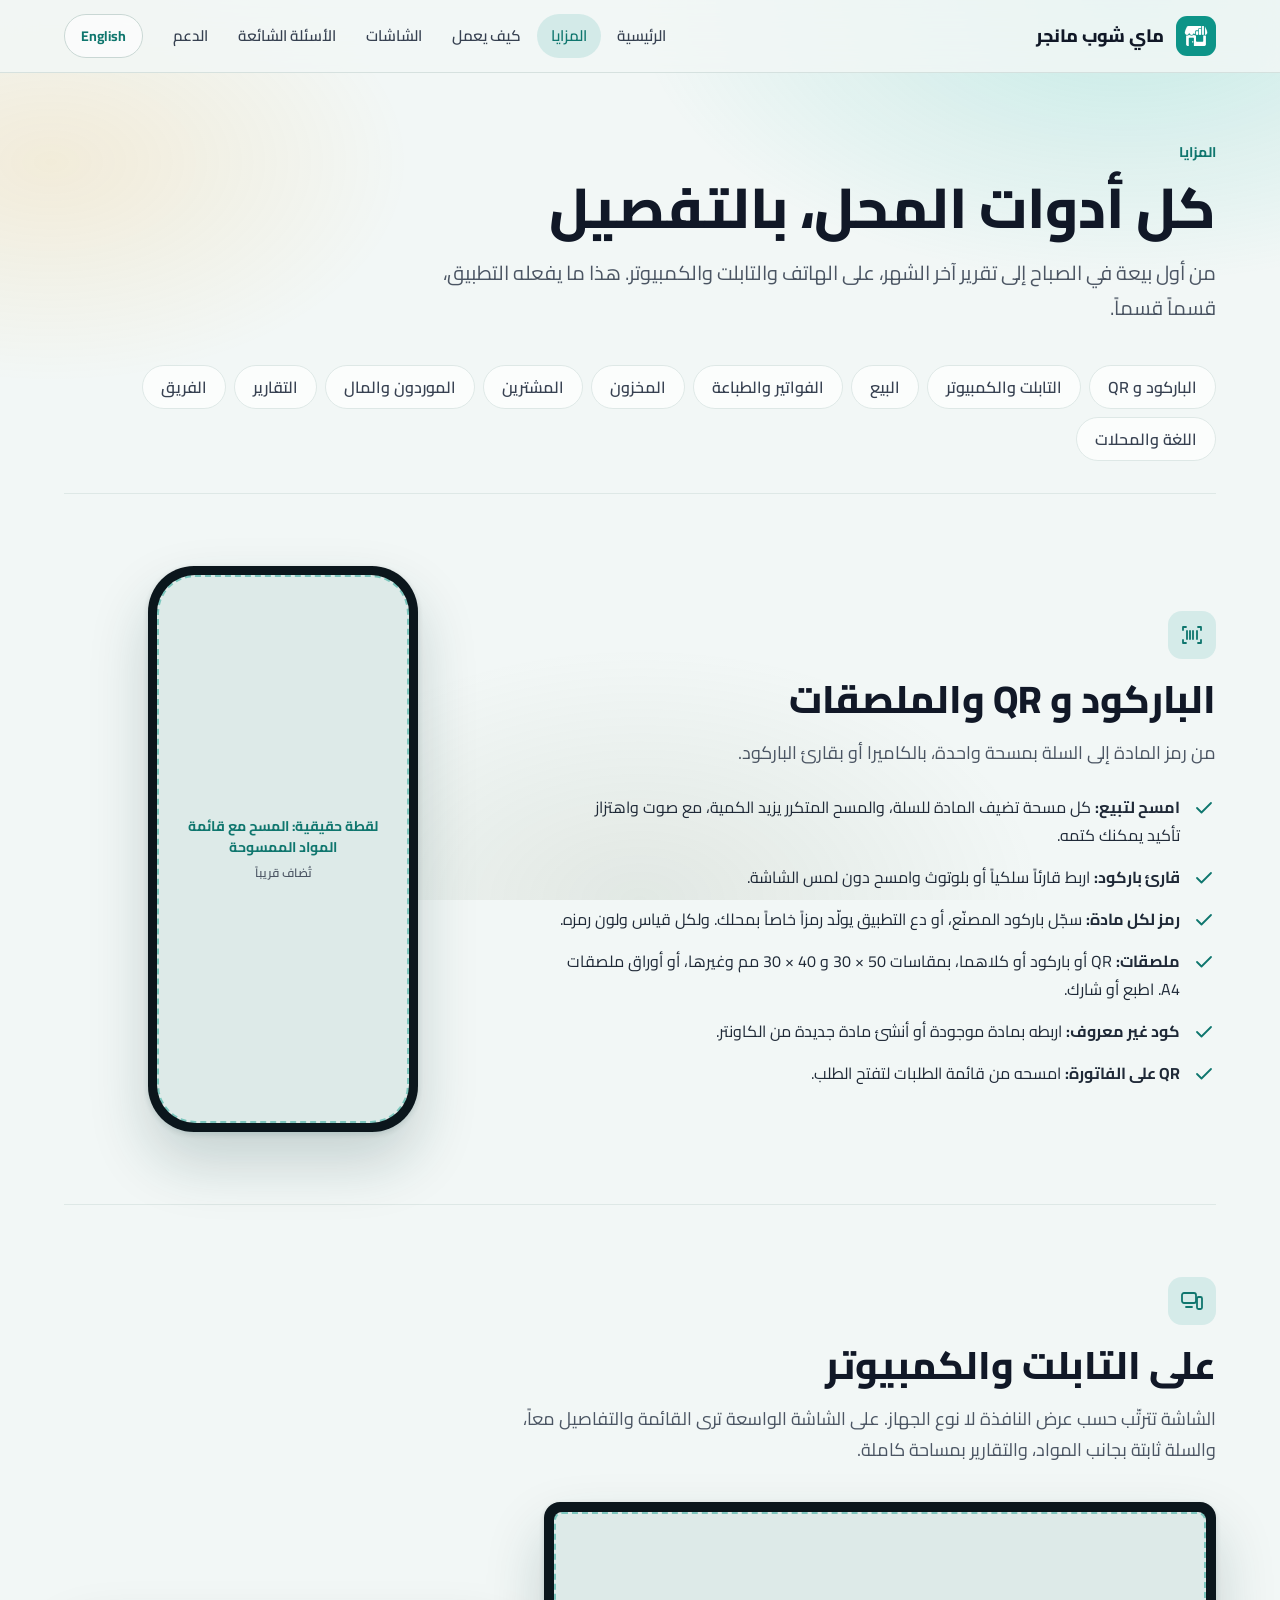
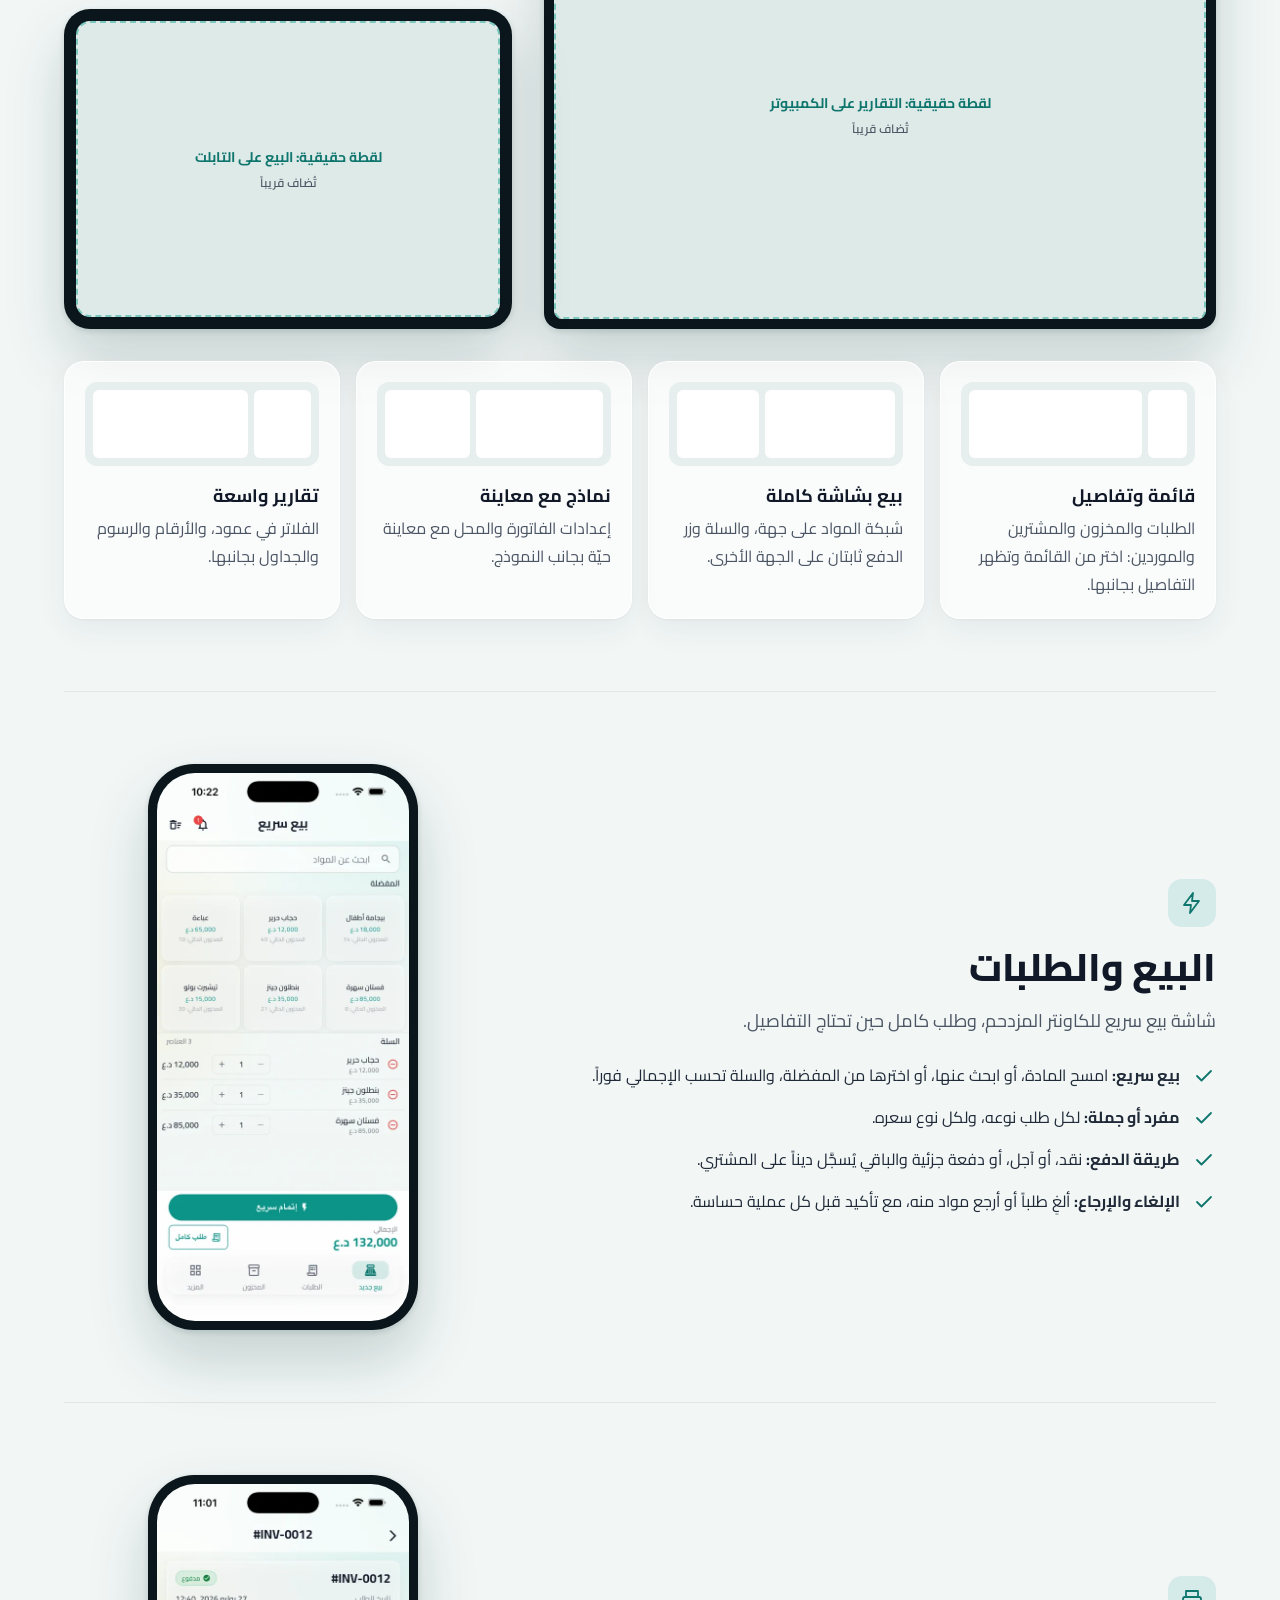
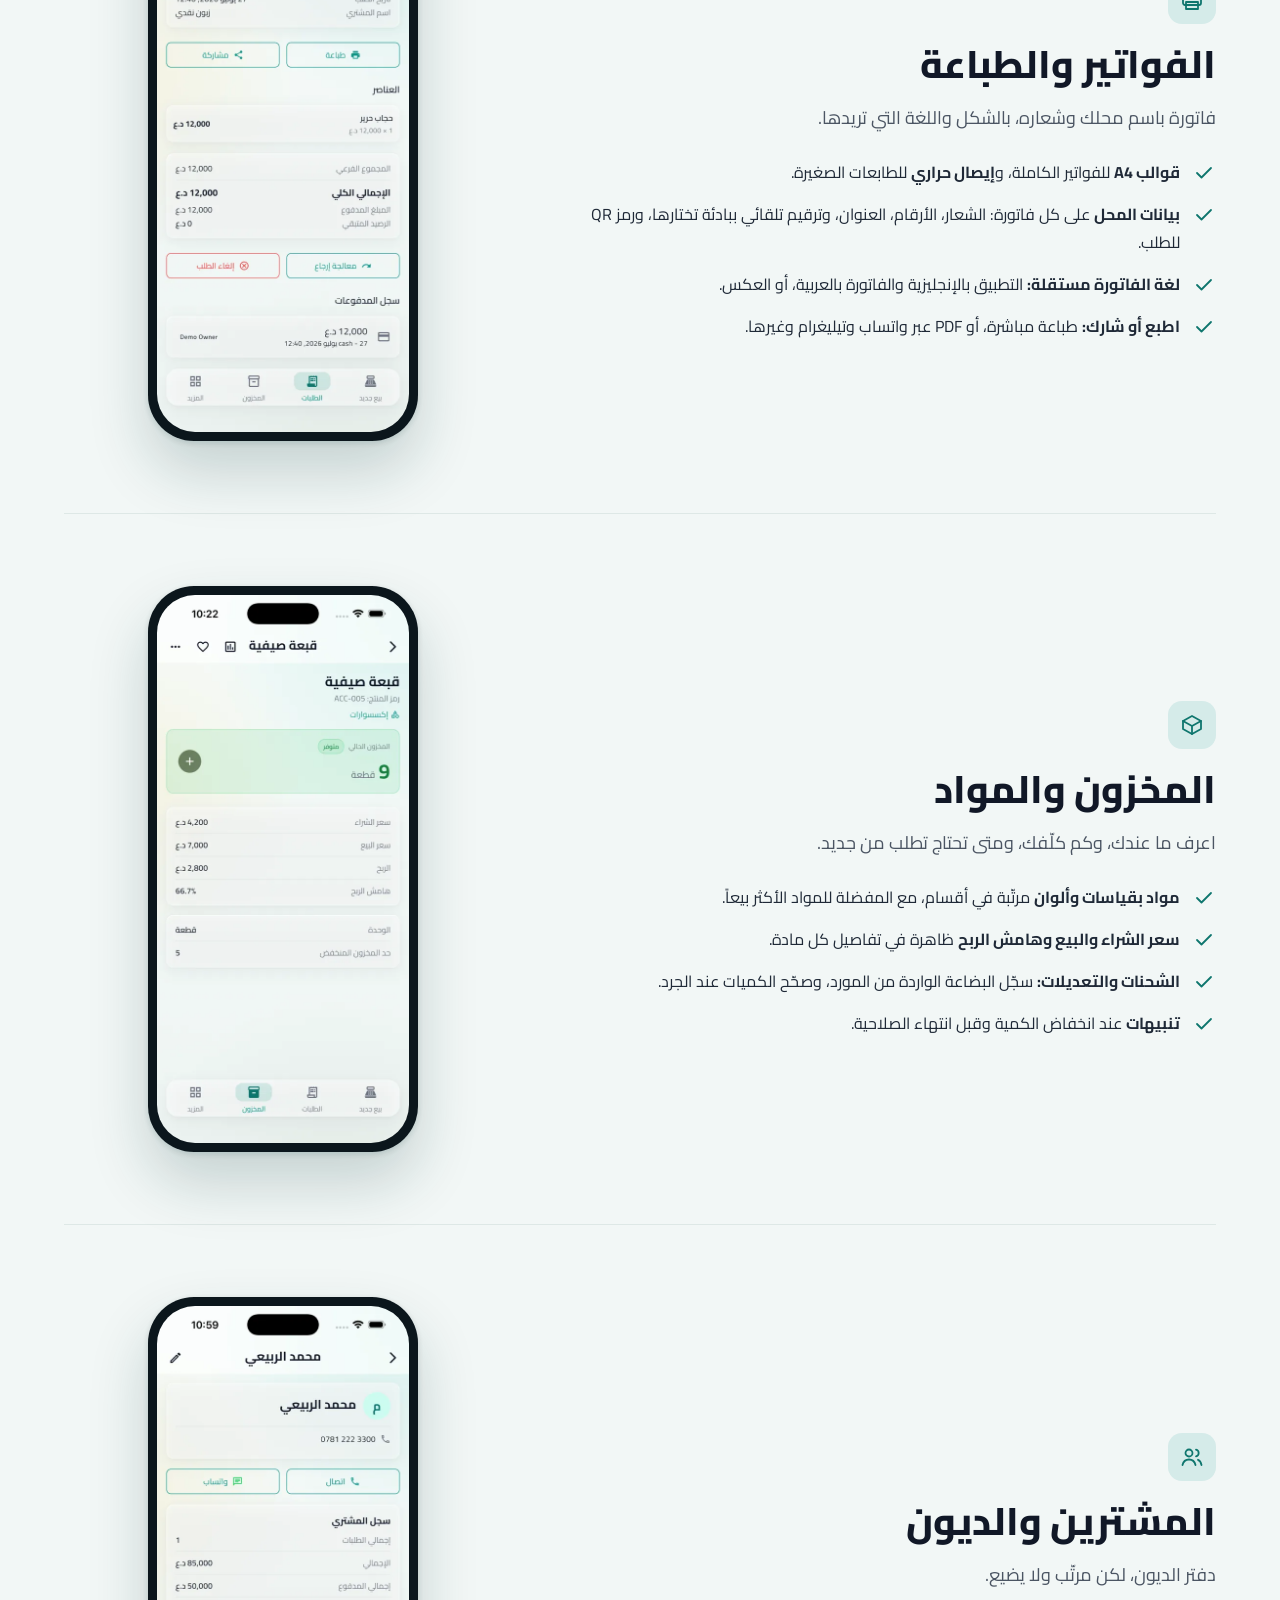
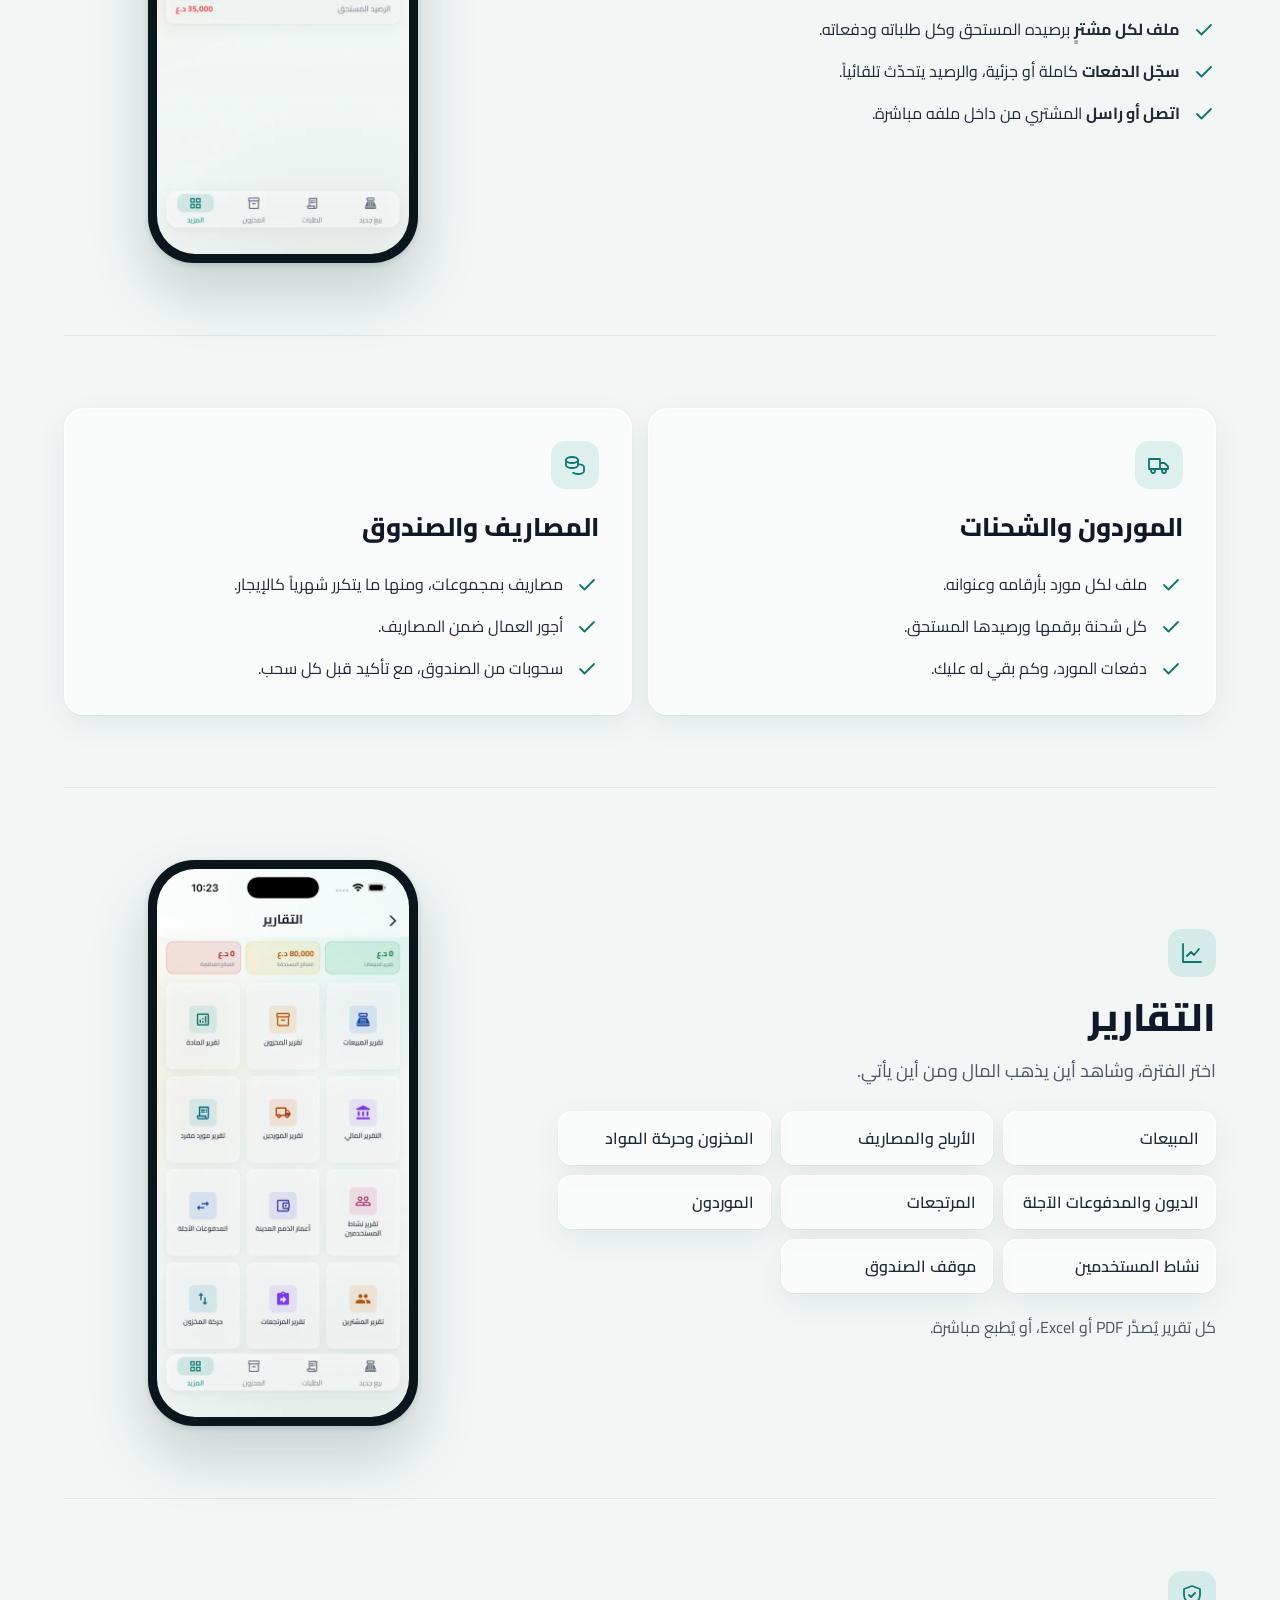
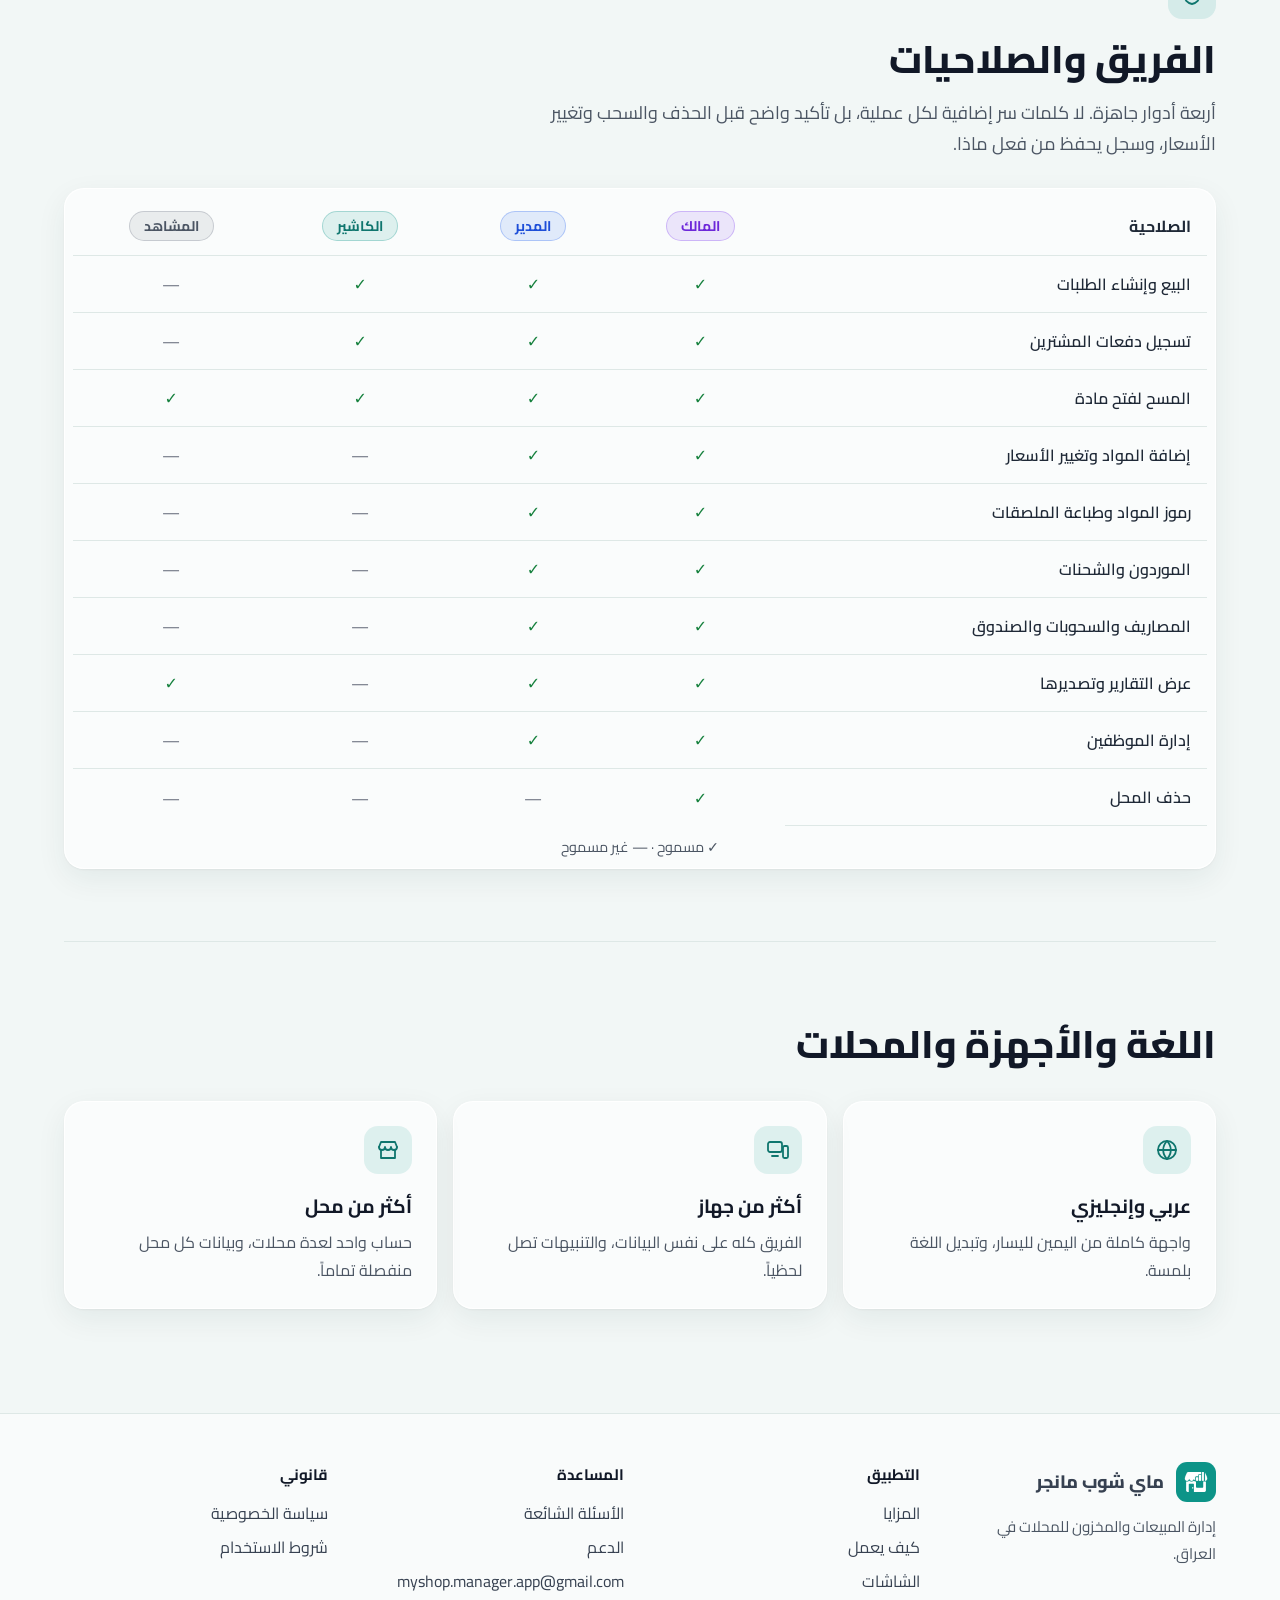
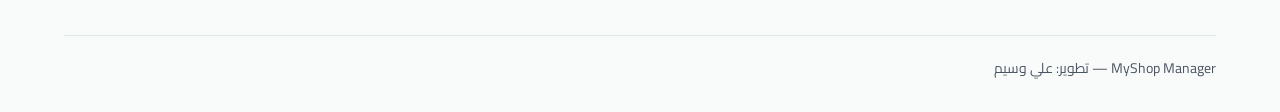
==== features.html @ 2584bf44 "Turn the site into six pages around barcode and big screens Home, Features, How it works, Screens, F" ====
<!DOCTYPE html>
<html lang="ar" dir="rtl" data-active-lang="ar">
<head>
  <meta charset="utf-8">
  <meta name="viewport" content="width=device-width, initial-scale=1">
  <title>المزايا | Features — MyShop Manager</title>
  <meta name="description" content="كل مزايا ماي شوب مانجر بالتفصيل: الباركود والملصقات، التابلت والكمبيوتر، البيع، الفواتير، المخزون، الديون، التقارير والصلاحيات.">
  <meta name="theme-color" content="#0f766e">
  <link rel="canonical" href="https://aliwaseem27.github.io/myshop-legal/features.html">
  <meta property="og:type" content="website">
  <meta property="og:site_name" content="MyShop Manager">
  <meta property="og:title" content="المزايا | Features — MyShop Manager">
  <meta property="og:description" content="كل مزايا ماي شوب مانجر بالتفصيل: الباركود والملصقات، التابلت والكمبيوتر، البيع، الفواتير، المخزون، الديون، التقارير والصلاحيات.">
  <meta property="og:url" content="https://aliwaseem27.github.io/myshop-legal/features.html">
  <meta property="og:image" content="https://aliwaseem27.github.io/myshop-legal/app_icon.png">
  <link rel="icon" type="image/png" href="app_icon.png">
  <link rel="preconnect" href="https://fonts.googleapis.com">
  <link rel="preconnect" href="https://fonts.gstatic.com" crossorigin>
  <link href="https://fonts.googleapis.com/css2?family=Cairo:wght@400;600;700;800&display=swap" rel="stylesheet">
  <link rel="stylesheet" href="styles.css">
  <script src="lang.js"></script>
  <!-- Marks JS as available before first paint: reveal, tabs and the FAQ
       filter scope their start states to .js, so no-JS visitors see all content. -->
  <script>document.documentElement.classList.add('js');</script>
</head>
<body>
  <a class="skip" href="#content"><span class="ar">انتقل إلى المحتوى</span><span class="en">Skip to content</span></a>

  <header class="hdr">
    <div class="wrap bar">
      <a class="brand" href="index.html"><img src="app_icon.png" alt="" width="40" height="40"><span class="ar">ماي شوب مانجر</span><span class="en">MyShop Manager</span></a>
      <nav class="nav" aria-label="Main">
        <a href="index.html"><span class="ar">الرئيسية</span><span class="en">Home</span></a>
        <a href="features.html" aria-current="page"><span class="ar">المزايا</span><span class="en">Features</span></a>
        <a href="how.html"><span class="ar">كيف يعمل</span><span class="en">How it works</span></a>
        <a href="screens.html"><span class="ar">الشاشات</span><span class="en">Screens</span></a>
        <a href="faq.html"><span class="ar">الأسئلة الشائعة</span><span class="en">FAQ</span></a>
        <a href="support.html"><span class="ar">الدعم</span><span class="en">Support</span></a>
      </nav>
      <button id="lang-toggle" type="button" lang="en">English</button>
    </div>
  </header>

  <!-- Icon sprite: defined once per page, referenced from both language blocks. -->
  <svg xmlns="http://www.w3.org/2000/svg" style="display:none" aria-hidden="true">
    <symbol id="i-scan" viewBox="0 0 24 24"><path d="M3 7V4h3M18 4h3v3M21 17v3h-3M6 20H3v-3M7 8v8M10 8v8M13 8v8M17 8v8"/></symbol>
    <symbol id="i-qr" viewBox="0 0 24 24"><rect x="3" y="3" width="7" height="7" rx="1"/><rect x="14" y="3" width="7" height="7" rx="1"/><rect x="3" y="14" width="7" height="7" rx="1"/><path d="M14 14h3v3h-3zM17 20h4v-3M20 14v.01"/></symbol>
    <symbol id="i-devices" viewBox="0 0 24 24"><rect x="2" y="4" width="14" height="10" rx="2"/><path d="M6 18h6"/><rect x="17" y="8" width="5" height="12" rx="1.5"/></symbol>
    <symbol id="i-bolt" viewBox="0 0 24 24"><path d="M13 2 4 14h7l-1 8 9-12h-7l1-8z"/></symbol>
    <symbol id="i-receipt" viewBox="0 0 24 24"><path d="M6 2h12v20l-3-2-3 2-3-2-3 2V2z"/><path d="M9 7h6M9 11h6M9 15h4"/></symbol>
    <symbol id="i-box" viewBox="0 0 24 24"><path d="M21 8 12 3 3 8v8l9 5 9-5V8z"/><path d="m3 8 9 5 9-5M12 13v8"/></symbol>
    <symbol id="i-users" viewBox="0 0 24 24"><circle cx="9" cy="8" r="3.5"/><path d="M2.5 20c.8-3.5 3.4-5.5 6.5-5.5s5.7 2 6.5 5.5"/><path d="M16 4.6a3.5 3.5 0 0 1 0 6.8M18 14.8c1.8.7 3 2.5 3.5 5.2"/></symbol>
    <symbol id="i-truck" viewBox="0 0 24 24"><path d="M2 6h11v10H2zM13 10h4.5L21 13.5V16h-8"/><circle cx="6" cy="18" r="2"/><circle cx="17" cy="18" r="2"/></symbol>
    <symbol id="i-coins" viewBox="0 0 24 24"><ellipse cx="9" cy="7" rx="6" ry="3"/><path d="M3 7v5c0 1.7 2.7 3 6 3s6-1.3 6-3V7"/><path d="M15 11.2c3.3.2 6 1.4 6 2.8v4c0 1.7-2.7 3-6 3-2 0-3.8-.5-4.9-1.3"/></symbol>
    <symbol id="i-chart" viewBox="0 0 24 24"><path d="M3 3v18h18"/><path d="M7 15l4-4 3 3 5-6"/></symbol>
    <symbol id="i-shield" viewBox="0 0 24 24"><path d="M12 3 4 6v6c0 4.5 3.4 8.3 8 9 4.6-.7 8-4.5 8-9V6l-8-3z"/><path d="m9 12 2 2 4-4"/></symbol>
    <symbol id="i-globe" viewBox="0 0 24 24"><circle cx="12" cy="12" r="9"/><path d="M3 12h18M12 3c2.5 2.6 3.8 5.6 3.8 9s-1.3 6.4-3.8 9c-2.5-2.6-3.8-5.6-3.8-9S9.5 5.6 12 3z"/></symbol>
    <symbol id="i-store" viewBox="0 0 24 24"><path d="M3 9 5 4h14l2 5"/><path d="M3 9a3 3 0 0 0 6 0 3 3 0 0 0 6 0 3 3 0 0 0 6 0"/><path d="M5 12v8h14v-8"/></symbol>
    <symbol id="i-printer" viewBox="0 0 24 24"><path d="M6 9V3h12v6"/><rect x="3" y="9" width="18" height="8" rx="2"/><path d="M6 14h12v7H6z"/></symbol>
    <symbol id="i-tag" viewBox="0 0 24 24"><path d="M3 12V3h9l9 9-9 9-9-9z"/><circle cx="7.5" cy="7.5" r="1.5"/></symbol>
    <symbol id="i-check" viewBox="0 0 24 24"><path d="m5 12 4.5 4.5L19 7"/></symbol>
    <symbol id="i-arrow" viewBox="0 0 24 24"><path d="M19 12H5m6-6-6 6 6 6"/></symbol>
    <symbol id="i-chev" viewBox="0 0 24 24"><path d="m6 9 6 6 6-6"/></symbol>
    <symbol id="i-download" viewBox="0 0 24 24"><path d="M12 3v12m-5-5 5 5 5-5M4 20h16"/></symbol>
    <symbol id="i-mail" viewBox="0 0 24 24"><rect x="3" y="5" width="18" height="14" rx="2"/><path d="m3 7 9 6 9-6"/></symbol>
    <symbol id="i-lock" viewBox="0 0 24 24"><rect x="4" y="10" width="16" height="11" rx="2"/><path d="M8 10V7a4 4 0 0 1 8 0v3"/></symbol>
    <symbol id="i-help" viewBox="0 0 24 24"><circle cx="12" cy="12" r="9"/><path d="M9.5 9.5a2.5 2.5 0 1 1 3.5 2.3c-.6.3-1 .9-1 1.6V14M12 17.5v.01"/></symbol>
    <symbol id="i-trash" viewBox="0 0 24 24"><path d="M4 7h16M10 11v6M14 11v6M6 7l1 13h10l1-13M9 7V4h6v3"/></symbol>
    <symbol id="i-eye" viewBox="0 0 24 24"><path d="M2 12s3.5-7 10-7 10 7 10 7-3.5 7-10 7S2 12 2 12z"/><circle cx="12" cy="12" r="3"/></symbol>
  </svg>

  <div id="content">
  <!-- ═══════════════════════ العربية ═══════════════════════ -->
  <main data-lang="ar">
    <div class="wrap">
      <header class="page-head">
        <span class="eyebrow">المزايا</span>
        <h1>كل أدوات المحل، بالتفصيل</h1>
        <p class="lead">من أول بيعة في الصباح إلى تقرير آخر الشهر، على الهاتف والتابلت والكمبيوتر. هذا ما يفعله التطبيق، قسماً قسماً.</p>
      </header>

      <nav class="jump" aria-label="أقسام الصفحة">
        <a href="#ar-scan">الباركود و QR</a><a href="#ar-devices">التابلت والكمبيوتر</a><a href="#ar-sale">البيع</a><a href="#ar-invoice">الفواتير والطباعة</a><a href="#ar-stock">المخزون</a><a href="#ar-buyers">المشترين</a><a href="#ar-more">الموردون والمال</a><a href="#ar-reports">التقارير</a><a href="#ar-team">الفريق</a><a href="#ar-lang">اللغة والمحلات</a>
      </nav>

      <section id="ar-scan" class="feat">
        <div class="reveal">
          <span class="tile"><svg class="ico" aria-hidden="true"><use href="#i-scan"/></svg></span>
          <h2 class="h2" style="margin-top: 16px">الباركود و QR والملصقات</h2>
          <p class="lead">من رمز المادة إلى السلة بمسحة واحدة، بالكاميرا أو بقارئ الباركود.</p>
          <ul class="checks">
            <li><svg class="ico" aria-hidden="true"><use href="#i-check"/></svg><span><strong>امسح لتبيع:</strong> كل مسحة تضيف المادة للسلة، والمسح المتكرر يزيد الكمية، مع صوت واهتزاز تأكيد يمكنك كتمه.</span></li>
            <li><svg class="ico" aria-hidden="true"><use href="#i-check"/></svg><span><strong>قارئ باركود:</strong> اربط قارئاً سلكياً أو بلوتوث وامسح دون لمس الشاشة.</span></li>
            <li><svg class="ico" aria-hidden="true"><use href="#i-check"/></svg><span><strong>رمز لكل مادة:</strong> سجّل باركود المصنّع، أو دع التطبيق يولّد رمزاً خاصاً بمحلك. ولكل قياس ولون رمزه.</span></li>
            <li><svg class="ico" aria-hidden="true"><use href="#i-check"/></svg><span><strong>ملصقات:</strong> QR أو باركود أو كلاهما، بمقاسات 50 × 30 و 40 × 30 مم وغيرها، أو أوراق ملصقات A4. اطبع أو شارك.</span></li>
            <li><svg class="ico" aria-hidden="true"><use href="#i-check"/></svg><span><strong>كود غير معروف:</strong> اربطه بمادة موجودة أو أنشئ مادة جديدة من الكاونتر.</span></li>
            <li><svg class="ico" aria-hidden="true"><use href="#i-check"/></svg><span><strong>QR على الفاتورة:</strong> امسحه من قائمة الطلبات لتفتح الطلب.</span></li>
          </ul>
        </div>
        <div class="shot reveal"><div class="phone"><div class="ph" role="img" aria-label="شاشة المسح مع قائمة المواد الممسوحة" data-shot="screens/10.webp">لقطة حقيقية: المسح مع قائمة المواد الممسوحة<small>تُضاف قريباً</small></div></div></div>
      </section>

      <section id="ar-devices" class="feat-block">
        <div class="reveal">
          <span class="tile"><svg class="ico" aria-hidden="true"><use href="#i-devices"/></svg></span>
          <h2 class="h2" style="margin-top: 16px">على التابلت والكمبيوتر</h2>
          <p class="lead" style="max-width: 720px">الشاشة تترتّب حسب عرض النافذة لا نوع الجهاز. على الشاشة الواسعة ترى القائمة والتفاصيل معاً، والسلة ثابتة بجانب المواد، والتقارير بمساحة كاملة.</p>
        </div>
        <div class="duo">
          <figure class="reveal"><div class="desktop"><div class="ph" role="img" aria-label="التقارير على الكمبيوتر: الفلاتر في عمود والنتائج بجانبها" data-shot="screens/desktop-reports.webp">لقطة حقيقية: التقارير على الكمبيوتر<small>تُضاف قريباً</small></div></div></figure>
          <figure class="reveal" style="--d:.1s"><div class="tablet"><div class="ph" role="img" aria-label="البيع السريع على التابلت: المواد والسلة" data-shot="screens/tablet-quick-sale.webp">لقطة حقيقية: البيع على التابلت<small>تُضاف قريباً</small></div></div></figure>
        </div>
        <ul class="grid-tiles layouts" data-stagger>
          <li class="glass reveal"><div class="mini" aria-hidden="true"><span style="flex: 0 0 18%"></span><span style="flex: 1"></span></div><h3>قائمة وتفاصيل</h3><p>الطلبات والمخزون والمشترين والموردين: اختر من القائمة وتظهر التفاصيل بجانبها.</p></li>
          <li class="glass reveal"><div class="mini" aria-hidden="true"><span style="flex: 1.6"></span><span style="flex: 1"></span></div><h3>بيع بشاشة كاملة</h3><p>شبكة المواد على جهة، والسلة وزر الدفع ثابتان على الجهة الأخرى.</p></li>
          <li class="glass reveal"><div class="mini" aria-hidden="true"><span style="flex: 1.5"></span><span style="flex: 1"></span></div><h3>نماذج مع معاينة</h3><p>إعدادات الفاتورة والمحل مع معاينة حيّة بجانب النموذج.</p></li>
          <li class="glass reveal"><div class="mini" aria-hidden="true"><span style="flex: 0 0 26%"></span><span style="flex: 1"></span></div><h3>تقارير واسعة</h3><p>الفلاتر في عمود، والأرقام والرسوم والجداول بجانبها.</p></li>
        </ul>
      </section>

      <section id="ar-sale" class="feat">
        <div class="reveal">
          <span class="tile"><svg class="ico" aria-hidden="true"><use href="#i-bolt"/></svg></span>
          <h2 class="h2" style="margin-top: 16px">البيع والطلبات</h2>
          <p class="lead">شاشة بيع سريع للكاونتر المزدحم، وطلب كامل حين تحتاج التفاصيل.</p>
          <ul class="checks">
            <li><svg class="ico" aria-hidden="true"><use href="#i-check"/></svg><span><strong>بيع سريع:</strong> امسح المادة، أو ابحث عنها، أو اخترها من المفضلة، والسلة تحسب الإجمالي فوراً.</span></li>
            <li><svg class="ico" aria-hidden="true"><use href="#i-check"/></svg><span><strong>مفرد أو جملة:</strong> لكل طلب نوعه، ولكل نوع سعره.</span></li>
            <li><svg class="ico" aria-hidden="true"><use href="#i-check"/></svg><span><strong>طريقة الدفع:</strong> نقد، أو آجل، أو دفعة جزئية والباقي يُسجَّل ديناً على المشتري.</span></li>
            <li><svg class="ico" aria-hidden="true"><use href="#i-check"/></svg><span><strong>الإلغاء والإرجاع:</strong> ألغِ طلباً أو أرجع مواد منه، مع تأكيد قبل كل عملية حساسة.</span></li>
          </ul>
        </div>
        <div class="shot reveal"><div class="phone"><img src="screens/01.webp" width="515" height="1120" loading="lazy" alt="شاشة البيع السريع"></div></div>
      </section>

      <section id="ar-invoice" class="feat">
        <div class="reveal">
          <span class="tile"><svg class="ico" aria-hidden="true"><use href="#i-printer"/></svg></span>
          <h2 class="h2" style="margin-top: 16px">الفواتير والطباعة</h2>
          <p class="lead">فاتورة باسم محلك وشعاره، بالشكل واللغة التي تريدها.</p>
          <ul class="checks">
            <li><svg class="ico" aria-hidden="true"><use href="#i-check"/></svg><span><strong>قوالب A4</strong> للفواتير الكاملة، و<strong>إيصال حراري</strong> للطابعات الصغيرة.</span></li>
            <li><svg class="ico" aria-hidden="true"><use href="#i-check"/></svg><span><strong>بيانات المحل</strong> على كل فاتورة: الشعار، الأرقام، العنوان، وترقيم تلقائي ببادئة تختارها، ورمز QR للطلب.</span></li>
            <li><svg class="ico" aria-hidden="true"><use href="#i-check"/></svg><span><strong>لغة الفاتورة مستقلة:</strong> التطبيق بالإنجليزية والفاتورة بالعربية، أو العكس.</span></li>
            <li><svg class="ico" aria-hidden="true"><use href="#i-check"/></svg><span><strong>اطبع أو شارك:</strong> طباعة مباشرة، أو PDF عبر واتساب وتيليغرام وغيرها.</span></li>
          </ul>
        </div>
        <div class="shot reveal"><div class="phone"><img src="screens/06.webp" width="515" height="1120" loading="lazy" alt="فاتورة جاهزة للطباعة أو المشاركة"></div></div>
      </section>

      <section id="ar-stock" class="feat">
        <div class="reveal">
          <span class="tile"><svg class="ico" aria-hidden="true"><use href="#i-box"/></svg></span>
          <h2 class="h2" style="margin-top: 16px">المخزون والمواد</h2>
          <p class="lead">اعرف ما عندك، وكم كلّفك، ومتى تحتاج تطلب من جديد.</p>
          <ul class="checks">
            <li><svg class="ico" aria-hidden="true"><use href="#i-check"/></svg><span><strong>مواد بقياسات وألوان</strong> مرتّبة في أقسام، مع المفضلة للمواد الأكثر بيعاً.</span></li>
            <li><svg class="ico" aria-hidden="true"><use href="#i-check"/></svg><span><strong>سعر الشراء والبيع وهامش الربح</strong> ظاهرة في تفاصيل كل مادة.</span></li>
            <li><svg class="ico" aria-hidden="true"><use href="#i-check"/></svg><span><strong>الشحنات والتعديلات:</strong> سجّل البضاعة الواردة من المورد، وصحّح الكميات عند الجرد.</span></li>
            <li><svg class="ico" aria-hidden="true"><use href="#i-check"/></svg><span><strong>تنبيهات</strong> عند انخفاض الكمية وقبل انتهاء الصلاحية.</span></li>
          </ul>
        </div>
        <div class="shot reveal"><div class="phone"><img src="screens/04.webp" width="515" height="1120" loading="lazy" alt="تفاصيل مادة مع سعر الشراء والبيع وهامش الربح"></div></div>
      </section>

      <section id="ar-buyers" class="feat">
        <div class="reveal">
          <span class="tile"><svg class="ico" aria-hidden="true"><use href="#i-users"/></svg></span>
          <h2 class="h2" style="margin-top: 16px">المشترين والديون</h2>
          <p class="lead">دفتر الديون، لكن مرتّب ولا يضيع.</p>
          <ul class="checks">
            <li><svg class="ico" aria-hidden="true"><use href="#i-check"/></svg><span><strong>ملف لكل مشترٍ</strong> برصيده المستحق وكل طلباته ودفعاته.</span></li>
            <li><svg class="ico" aria-hidden="true"><use href="#i-check"/></svg><span><strong>سجّل الدفعات</strong> كاملة أو جزئية، والرصيد يتحدّث تلقائياً.</span></li>
            <li><svg class="ico" aria-hidden="true"><use href="#i-check"/></svg><span><strong>اتصل أو راسل</strong> المشتري من داخل ملفه مباشرة.</span></li>
          </ul>
        </div>
        <div class="shot reveal"><div class="phone"><img src="screens/03.webp" width="515" height="1120" loading="lazy" alt="ملف مشترٍ يعرض الرصيد المستحق وسجل الدفعات"></div></div>
      </section>

      <section id="ar-more" class="feat-block">
        <div class="halves">
          <div class="glass card reveal">
            <span class="tile"><svg class="ico" aria-hidden="true"><use href="#i-truck"/></svg></span>
            <h2 style="margin-top: 16px">الموردون والشحنات</h2>
            <ul class="checks" style="margin-top: 0">
              <li><svg class="ico" aria-hidden="true"><use href="#i-check"/></svg>ملف لكل مورد بأرقامه وعنوانه.</li>
              <li><svg class="ico" aria-hidden="true"><use href="#i-check"/></svg>كل شحنة برقمها ورصيدها المستحق.</li>
              <li><svg class="ico" aria-hidden="true"><use href="#i-check"/></svg>دفعات المورد، وكم بقي له عليك.</li>
            </ul>
          </div>
          <div class="glass card reveal" style="--d:.1s">
            <span class="tile"><svg class="ico" aria-hidden="true"><use href="#i-coins"/></svg></span>
            <h2 style="margin-top: 16px">المصاريف والصندوق</h2>
            <ul class="checks" style="margin-top: 0">
              <li><svg class="ico" aria-hidden="true"><use href="#i-check"/></svg>مصاريف بمجموعات، ومنها ما يتكرر شهرياً كالإيجار.</li>
              <li><svg class="ico" aria-hidden="true"><use href="#i-check"/></svg>أجور العمال ضمن المصاريف.</li>
              <li><svg class="ico" aria-hidden="true"><use href="#i-check"/></svg>سحوبات من الصندوق، مع تأكيد قبل كل سحب.</li>
            </ul>
          </div>
        </div>
      </section>

      <section id="ar-reports" class="feat">
        <div class="reveal">
          <span class="tile"><svg class="ico" aria-hidden="true"><use href="#i-chart"/></svg></span>
          <h2 class="h2" style="margin-top: 16px">التقارير</h2>
          <p class="lead">اختر الفترة، وشاهد أين يذهب المال ومن أين يأتي.</p>
          <ul class="chips-list">
            <li class="glass">المبيعات</li>
            <li class="glass">الأرباح والمصاريف</li>
            <li class="glass">المخزون وحركة المواد</li>
            <li class="glass">الديون والمدفوعات الآجلة</li>
            <li class="glass">المرتجعات</li>
            <li class="glass">الموردون</li>
            <li class="glass">نشاط المستخدمين</li>
            <li class="glass">موقف الصندوق</li>
          </ul>
          <p class="muted" style="margin-top: 20px">كل تقرير يُصدَّر PDF أو Excel، أو يُطبع مباشرة.</p>
        </div>
        <div class="shot reveal"><div class="phone"><img src="screens/08.webp" width="515" height="1120" loading="lazy" alt="قائمة التقارير في التطبيق"></div></div>
      </section>

      <section id="ar-team" class="feat-block">
        <div class="reveal">
          <span class="tile"><svg class="ico" aria-hidden="true"><use href="#i-shield"/></svg></span>
          <h2 class="h2" style="margin-top: 16px">الفريق والصلاحيات</h2>
          <p class="lead" style="max-width: 680px">أربعة أدوار جاهزة. لا كلمات سر إضافية لكل عملية، بل تأكيد واضح قبل الحذف والسحب وتغيير الأسعار، وسجل يحفظ من فعل ماذا.</p>
        </div>
        <div class="glass table-wrap reveal">
          <table class="matrix">
            <caption class="muted" style="caption-side: bottom; padding-top: 8px; font-size: .9rem">✓ مسموح · — غير مسموح</caption>
            <thead><tr><th scope="col">الصلاحية</th><th scope="col"><span class="badge r-owner">المالك</span></th><th scope="col"><span class="badge r-manager">المدير</span></th><th scope="col"><span class="badge r-cashier">الكاشير</span></th><th scope="col"><span class="badge r-viewer">المشاهد</span></th></tr></thead>
            <tbody>
              <tr><th scope="row" style="font-weight: 600">البيع وإنشاء الطلبات</th><td class="y">✓</td><td class="y">✓</td><td class="y">✓</td><td class="n">—</td></tr>
              <tr><th scope="row" style="font-weight: 600">تسجيل دفعات المشترين</th><td class="y">✓</td><td class="y">✓</td><td class="y">✓</td><td class="n">—</td></tr>
              <tr><th scope="row" style="font-weight: 600">المسح لفتح مادة</th><td class="y">✓</td><td class="y">✓</td><td class="y">✓</td><td class="y">✓</td></tr>
              <tr><th scope="row" style="font-weight: 600">إضافة المواد وتغيير الأسعار</th><td class="y">✓</td><td class="y">✓</td><td class="n">—</td><td class="n">—</td></tr>
              <tr><th scope="row" style="font-weight: 600">رموز المواد وطباعة الملصقات</th><td class="y">✓</td><td class="y">✓</td><td class="n">—</td><td class="n">—</td></tr>
              <tr><th scope="row" style="font-weight: 600">الموردون والشحنات</th><td class="y">✓</td><td class="y">✓</td><td class="n">—</td><td class="n">—</td></tr>
              <tr><th scope="row" style="font-weight: 600">المصاريف والسحوبات والصندوق</th><td class="y">✓</td><td class="y">✓</td><td class="n">—</td><td class="n">—</td></tr>
              <tr><th scope="row" style="font-weight: 600">عرض التقارير وتصديرها</th><td class="y">✓</td><td class="y">✓</td><td class="n">—</td><td class="y">✓</td></tr>
              <tr><th scope="row" style="font-weight: 600">إدارة الموظفين</th><td class="y">✓</td><td class="y">✓</td><td class="n">—</td><td class="n">—</td></tr>
              <tr><th scope="row" style="font-weight: 600">حذف المحل</th><td class="y">✓</td><td class="n">—</td><td class="n">—</td><td class="n">—</td></tr>
            </tbody>
          </table>
        </div>
      </section>

      <section id="ar-lang" class="feat-block">
        <h2 class="h2 reveal">اللغة والأجهزة والمحلات</h2>
        <ul class="grid-tiles" data-stagger>
          <li class="glass reveal"><span class="tile"><svg class="ico" aria-hidden="true"><use href="#i-globe"/></svg></span><h3>عربي وإنجليزي</h3><p>واجهة كاملة من اليمين لليسار، وتبديل اللغة بلمسة.</p></li>
          <li class="glass reveal"><span class="tile"><svg class="ico" aria-hidden="true"><use href="#i-devices"/></svg></span><h3>أكثر من جهاز</h3><p>الفريق كله على نفس البيانات، والتنبيهات تصل لحظياً.</p></li>
          <li class="glass reveal"><span class="tile"><svg class="ico" aria-hidden="true"><use href="#i-store"/></svg></span><h3>أكثر من محل</h3><p>حساب واحد لعدة محلات، وبيانات كل محل منفصلة تماماً.</p></li>
        </ul>
      </section>
    </div>
  </main>

  <!-- ═══════════════════════ English ═══════════════════════ -->
  <main data-lang="en" dir="ltr">
    <div class="wrap">
      <header class="page-head">
        <span class="eyebrow">Features</span>
        <h1>Every shop tool, in detail</h1>
        <p class="lead">From the first sale of the morning to the month-end report, on phone, tablet and computer. Here is what the app does, section by section.</p>
      </header>

      <nav class="jump" aria-label="On this page">
        <a href="#en-scan">Barcodes &amp; QR</a><a href="#en-devices">Tablet &amp; computer</a><a href="#en-sale">Selling</a><a href="#en-invoice">Invoices &amp; printing</a><a href="#en-stock">Inventory</a><a href="#en-buyers">Buyers</a><a href="#en-more">Suppliers &amp; money</a><a href="#en-reports">Reports</a><a href="#en-team">Team</a><a href="#en-lang">Language &amp; shops</a>
      </nav>

      <section id="en-scan" class="feat">
        <div class="reveal">
          <span class="tile"><svg class="ico" aria-hidden="true"><use href="#i-scan"/></svg></span>
          <h2 class="h2" style="margin-top: 16px">Barcodes, QR and labels</h2>
          <p class="lead">From a material's code to the cart in one scan, with the camera or a barcode scanner.</p>
          <ul class="checks">
            <li><svg class="ico" aria-hidden="true"><use href="#i-check"/></svg><span><strong>Scan to sell:</strong> every scan adds the material to the cart and repeat scans raise the quantity, with a confirmation sound and vibration you can mute.</span></li>
            <li><svg class="ico" aria-hidden="true"><use href="#i-check"/></svg><span><strong>Barcode scanners:</strong> connect a wired or Bluetooth scanner and scan without touching the screen.</span></li>
            <li><svg class="ico" aria-hidden="true"><use href="#i-check"/></svg><span><strong>A code for every material:</strong> record the manufacturer's barcode or let the app generate one for your shop, with a separate code for each size and colour.</span></li>
            <li><svg class="ico" aria-hidden="true"><use href="#i-check"/></svg><span><strong>Labels:</strong> QR, barcode or both, on 50 × 30 and 40 × 30 mm rolls and more, or A4 sticker sheets. Print or share.</span></li>
            <li><svg class="ico" aria-hidden="true"><use href="#i-check"/></svg><span><strong>Unknown codes:</strong> link them to an existing material or create a new one right at the counter.</span></li>
            <li><svg class="ico" aria-hidden="true"><use href="#i-check"/></svg><span><strong>QR on invoices:</strong> scan it from the orders list to open the order.</span></li>
          </ul>
        </div>
        <div class="shot reveal"><div class="phone"><div class="ph" role="img" aria-label="Scanner screen with the list of scanned materials" data-shot="screens/10.webp">Real capture: the scanner and its scanned-items list<small>Coming shortly</small></div></div></div>
      </section>

      <section id="en-devices" class="feat-block">
        <div class="reveal">
          <span class="tile"><svg class="ico" aria-hidden="true"><use href="#i-devices"/></svg></span>
          <h2 class="h2" style="margin-top: 16px">On tablet and computer</h2>
          <p class="lead" style="max-width: 720px">The layout follows the window's width, not the device type. On a wide screen you see the list and the details together, the cart stays beside the products, and reports get the full width.</p>
        </div>
        <div class="duo">
          <figure class="reveal"><div class="desktop"><div class="ph" role="img" aria-label="Reports on a computer: filters in a column, results beside them" data-shot="screens/desktop-reports.webp">Real capture: reports on a computer<small>Coming shortly</small></div></div></figure>
          <figure class="reveal" style="--d:.1s"><div class="tablet"><div class="ph" role="img" aria-label="Quick Sale on a tablet: products and cart" data-shot="screens/tablet-quick-sale.webp">Real capture: selling on a tablet<small>Coming shortly</small></div></div></figure>
        </div>
        <ul class="grid-tiles layouts" data-stagger>
          <li class="glass reveal"><div class="mini" aria-hidden="true"><span style="flex: 0 0 18%"></span><span style="flex: 1"></span></div><h3>List and details</h3><p>Orders, inventory, buyers and suppliers: pick from the list and the details open beside it.</p></li>
          <li class="glass reveal"><div class="mini" aria-hidden="true"><span style="flex: 1.6"></span><span style="flex: 1"></span></div><h3>Full-screen selling</h3><p>The product grid on one side, the cart and checkout fixed on the other.</p></li>
          <li class="glass reveal"><div class="mini" aria-hidden="true"><span style="flex: 1.5"></span><span style="flex: 1"></span></div><h3>Forms with a preview</h3><p>Invoice and shop settings with a live preview beside the form.</p></li>
          <li class="glass reveal"><div class="mini" aria-hidden="true"><span style="flex: 0 0 26%"></span><span style="flex: 1"></span></div><h3>Wide reports</h3><p>Filters in a column, with figures, charts and tables beside them.</p></li>
        </ul>
      </section>

      <section id="en-sale" class="feat">
        <div class="reveal">
          <span class="tile"><svg class="ico" aria-hidden="true"><use href="#i-bolt"/></svg></span>
          <h2 class="h2" style="margin-top: 16px">Selling and orders</h2>
          <p class="lead">Quick Sale for a busy counter, and a full order when you need the details.</p>
          <ul class="checks">
            <li><svg class="ico" aria-hidden="true"><use href="#i-check"/></svg><span><strong>Quick Sale:</strong> scan a material, search for it or pick it from favourites, and the cart totals instantly.</span></li>
            <li><svg class="ico" aria-hidden="true"><use href="#i-check"/></svg><span><strong>Retail or wholesale:</strong> each order has its type, and each type its price.</span></li>
            <li><svg class="ico" aria-hidden="true"><use href="#i-check"/></svg><span><strong>Payment:</strong> cash, deferred, or part-paid with the rest recorded as the buyer's debt.</span></li>
            <li><svg class="ico" aria-hidden="true"><use href="#i-check"/></svg><span><strong>Cancel and return:</strong> cancel an order or return items from it, with a confirmation before every sensitive step.</span></li>
          </ul>
        </div>
        <div class="shot reveal"><div class="phone"><img src="screens/01.webp" width="515" height="1120" loading="lazy" alt="Quick Sale screen (Arabic interface)"></div></div>
      </section>

      <section id="en-invoice" class="feat">
        <div class="reveal">
          <span class="tile"><svg class="ico" aria-hidden="true"><use href="#i-printer"/></svg></span>
          <h2 class="h2" style="margin-top: 16px">Invoices and printing</h2>
          <p class="lead">Invoices in your shop's name and logo, in the layout and language you choose.</p>
          <ul class="checks">
            <li><svg class="ico" aria-hidden="true"><use href="#i-check"/></svg><span><strong>A4 templates</strong> for full invoices, and a <strong>thermal receipt</strong> for small printers.</span></li>
            <li><svg class="ico" aria-hidden="true"><use href="#i-check"/></svg><span><strong>Your shop's details</strong> on every invoice: logo, phone numbers, address, automatic numbering with your own prefix, and an order QR code.</span></li>
            <li><svg class="ico" aria-hidden="true"><use href="#i-check"/></svg><span><strong>Invoice language is separate:</strong> the app in English and invoices in Arabic, or the other way round.</span></li>
            <li><svg class="ico" aria-hidden="true"><use href="#i-check"/></svg><span><strong>Print or share:</strong> print directly, or send a PDF over WhatsApp, Telegram and more.</span></li>
          </ul>
        </div>
        <div class="shot reveal"><div class="phone"><img src="screens/06.webp" width="515" height="1120" loading="lazy" alt="An invoice ready to print or share (Arabic interface)"></div></div>
      </section>

      <section id="en-stock" class="feat">
        <div class="reveal">
          <span class="tile"><svg class="ico" aria-hidden="true"><use href="#i-box"/></svg></span>
          <h2 class="h2" style="margin-top: 16px">Inventory and materials</h2>
          <p class="lead">Know what you have, what it cost, and when to reorder.</p>
          <ul class="checks">
            <li><svg class="ico" aria-hidden="true"><use href="#i-check"/></svg><span><strong>Materials with sizes and colours</strong>, sorted into categories, with favourites for your best sellers.</span></li>
            <li><svg class="ico" aria-hidden="true"><use href="#i-check"/></svg><span><strong>Buying price, selling price and margin</strong> on every material's page.</span></li>
            <li><svg class="ico" aria-hidden="true"><use href="#i-check"/></svg><span><strong>Shipments and adjustments:</strong> record stock arriving from suppliers, and correct quantities after a stock count.</span></li>
            <li><svg class="ico" aria-hidden="true"><use href="#i-check"/></svg><span><strong>Alerts</strong> when stock runs low and before items expire.</span></li>
          </ul>
        </div>
        <div class="shot reveal"><div class="phone"><img src="screens/04.webp" width="515" height="1120" loading="lazy" alt="A material's details with buying price, selling price and margin (Arabic interface)"></div></div>
      </section>

      <section id="en-buyers" class="feat">
        <div class="reveal">
          <span class="tile"><svg class="ico" aria-hidden="true"><use href="#i-users"/></svg></span>
          <h2 class="h2" style="margin-top: 16px">Buyers and debts</h2>
          <p class="lead">The debt notebook, tidy and impossible to lose.</p>
          <ul class="checks">
            <li><svg class="ico" aria-hidden="true"><use href="#i-check"/></svg><span><strong>A profile for every buyer</strong> with the balance owed and all their orders and payments.</span></li>
            <li><svg class="ico" aria-hidden="true"><use href="#i-check"/></svg><span><strong>Record payments</strong>, full or partial, and the balance updates itself.</span></li>
            <li><svg class="ico" aria-hidden="true"><use href="#i-check"/></svg><span><strong>Call or message</strong> a buyer straight from their profile.</span></li>
          </ul>
        </div>
        <div class="shot reveal"><div class="phone"><img src="screens/03.webp" width="515" height="1120" loading="lazy" alt="A buyer's profile with the balance owed and payment history (Arabic interface)"></div></div>
      </section>

      <section id="en-more" class="feat-block">
        <div class="halves">
          <div class="glass card reveal">
            <span class="tile"><svg class="ico" aria-hidden="true"><use href="#i-truck"/></svg></span>
            <h2 style="margin-top: 16px">Suppliers and shipments</h2>
            <ul class="checks" style="margin-top: 0">
              <li><svg class="ico" aria-hidden="true"><use href="#i-check"/></svg>A profile for every supplier with phone numbers and address.</li>
              <li><svg class="ico" aria-hidden="true"><use href="#i-check"/></svg>Every shipment with its number and balance due.</li>
              <li><svg class="ico" aria-hidden="true"><use href="#i-check"/></svg>Supplier payments, and what you still owe.</li>
            </ul>
          </div>
          <div class="glass card reveal" style="--d:.1s">
            <span class="tile"><svg class="ico" aria-hidden="true"><use href="#i-coins"/></svg></span>
            <h2 style="margin-top: 16px">Expenses and cash</h2>
            <ul class="checks" style="margin-top: 0">
              <li><svg class="ico" aria-hidden="true"><use href="#i-check"/></svg>Expenses in groups, including monthly ones like rent.</li>
              <li><svg class="ico" aria-hidden="true"><use href="#i-check"/></svg>Workers' wages as part of expenses.</li>
              <li><svg class="ico" aria-hidden="true"><use href="#i-check"/></svg>Withdrawals from the till, confirmed before each one.</li>
            </ul>
          </div>
        </div>
      </section>

      <section id="en-reports" class="feat">
        <div class="reveal">
          <span class="tile"><svg class="ico" aria-hidden="true"><use href="#i-chart"/></svg></span>
          <h2 class="h2" style="margin-top: 16px">Reports</h2>
          <p class="lead">Pick a period and see where the money goes and where it comes from.</p>
          <ul class="chips-list">
            <li class="glass">Sales</li>
            <li class="glass">Profit and expenses</li>
            <li class="glass">Stock and movement</li>
            <li class="glass">Debts and deferred payments</li>
            <li class="glass">Returns</li>
            <li class="glass">Suppliers</li>
            <li class="glass">User activity</li>
            <li class="glass">Cash position</li>
          </ul>
          <p class="muted" style="margin-top: 20px">Every report exports to PDF or Excel, or prints directly.</p>
        </div>
        <div class="shot reveal"><div class="phone"><img src="screens/08.webp" width="515" height="1120" loading="lazy" alt="The app's reports list (Arabic interface)"></div></div>
      </section>

      <section id="en-team" class="feat-block">
        <div class="reveal">
          <span class="tile"><svg class="ico" aria-hidden="true"><use href="#i-shield"/></svg></span>
          <h2 class="h2" style="margin-top: 16px">Team and permissions</h2>
          <p class="lead" style="max-width: 680px">Four ready-made roles. No extra passwords for every action, just a clear confirmation before deleting, withdrawing or changing prices, and a log of who did what.</p>
        </div>
        <div class="glass table-wrap reveal">
          <table class="matrix">
            <caption class="muted" style="caption-side: bottom; padding-top: 8px; font-size: .9rem">✓ allowed · — not allowed</caption>
            <thead><tr><th scope="col">Permission</th><th scope="col"><span class="badge r-owner">Owner</span></th><th scope="col"><span class="badge r-manager">Manager</span></th><th scope="col"><span class="badge r-cashier">Cashier</span></th><th scope="col"><span class="badge r-viewer">Viewer</span></th></tr></thead>
            <tbody>
              <tr><th scope="row" style="font-weight: 600">Sell and create orders</th><td class="y">✓</td><td class="y">✓</td><td class="y">✓</td><td class="n">—</td></tr>
              <tr><th scope="row" style="font-weight: 600">Record buyer payments</th><td class="y">✓</td><td class="y">✓</td><td class="y">✓</td><td class="n">—</td></tr>
              <tr><th scope="row" style="font-weight: 600">Scan to open a material</th><td class="y">✓</td><td class="y">✓</td><td class="y">✓</td><td class="y">✓</td></tr>
              <tr><th scope="row" style="font-weight: 600">Add materials and change prices</th><td class="y">✓</td><td class="y">✓</td><td class="n">—</td><td class="n">—</td></tr>
              <tr><th scope="row" style="font-weight: 600">Material codes and label printing</th><td class="y">✓</td><td class="y">✓</td><td class="n">—</td><td class="n">—</td></tr>
              <tr><th scope="row" style="font-weight: 600">Suppliers and shipments</th><td class="y">✓</td><td class="y">✓</td><td class="n">—</td><td class="n">—</td></tr>
              <tr><th scope="row" style="font-weight: 600">Expenses, withdrawals and the till</th><td class="y">✓</td><td class="y">✓</td><td class="n">—</td><td class="n">—</td></tr>
              <tr><th scope="row" style="font-weight: 600">View and export reports</th><td class="y">✓</td><td class="y">✓</td><td class="n">—</td><td class="y">✓</td></tr>
              <tr><th scope="row" style="font-weight: 600">Manage staff</th><td class="y">✓</td><td class="y">✓</td><td class="n">—</td><td class="n">—</td></tr>
              <tr><th scope="row" style="font-weight: 600">Delete the shop</th><td class="y">✓</td><td class="n">—</td><td class="n">—</td><td class="n">—</td></tr>
            </tbody>
          </table>
        </div>
      </section>

      <section id="en-lang" class="feat-block">
        <h2 class="h2 reveal">Language, devices and shops</h2>
        <ul class="grid-tiles" data-stagger>
          <li class="glass reveal"><span class="tile"><svg class="ico" aria-hidden="true"><use href="#i-globe"/></svg></span><h3>Arabic and English</h3><p>A complete right-to-left interface, and switching language takes one tap.</p></li>
          <li class="glass reveal"><span class="tile"><svg class="ico" aria-hidden="true"><use href="#i-devices"/></svg></span><h3>Many devices</h3><p>The whole team on the same data, with alerts arriving instantly.</p></li>
          <li class="glass reveal"><span class="tile"><svg class="ico" aria-hidden="true"><use href="#i-store"/></svg></span><h3>Many shops</h3><p>One account for several shops, each shop's data fully separate.</p></li>
        </ul>
      </section>
    </div>
  </main>
  </div>

  <footer class="ftr">
    <div class="wrap">
      <div class="cols">
        <div>
          <a class="brand" href="index.html"><img src="app_icon.png" alt="" width="40" height="40"><span class="ar">ماي شوب مانجر</span><span class="en">MyShop Manager</span></a>
          <p class="tag"><span class="ar">إدارة المبيعات والمخزون للمحلات في العراق.</span><span class="en">Sales and inventory management for shops in Iraq.</span></p>
        </div>
        <nav aria-label="App">
          <h2><span class="ar">التطبيق</span><span class="en">App</span></h2>
          <ul>
            <li><a href="features.html"><span class="ar">المزايا</span><span class="en">Features</span></a></li>
            <li><a href="how.html"><span class="ar">كيف يعمل</span><span class="en">How it works</span></a></li>
            <li><a href="screens.html"><span class="ar">الشاشات</span><span class="en">Screens</span></a></li>
          </ul>
        </nav>
        <nav aria-label="Help">
          <h2><span class="ar">المساعدة</span><span class="en">Help</span></h2>
          <ul>
            <li><a href="faq.html"><span class="ar">الأسئلة الشائعة</span><span class="en">FAQ</span></a></li>
            <li><a href="support.html"><span class="ar">الدعم</span><span class="en">Support</span></a></li>
            <li><a href="mailto:myshop.manager.app@gmail.com">myshop.manager.app@gmail.com</a></li>
          </ul>
        </nav>
        <nav aria-label="Legal">
          <h2><span class="ar">قانوني</span><span class="en">Legal</span></h2>
          <ul>
            <li><a href="privacy.html"><span class="ar">سياسة الخصوصية</span><span class="en">Privacy Policy</span></a></li>
            <li><a href="terms.html"><span class="ar">شروط الاستخدام</span><span class="en">Terms of Service</span></a></li>
          </ul>
        </nav>
      </div>
      <p class="credit"><span class="ar">MyShop Manager — تطوير: علي وسيم</span><span class="en">MyShop Manager — developed by Ali Waseem</span></p>
    </div>
  </footer>

  <script src="site.js"></script>
</body>
</html>
---- styles.css ----
/* MyShop Manager — public site
   ─────────────────────────────────────────────────────────
   One stylesheet for every page. Written with logical
   properties only (margin-inline, inset-inline-start…), so
   the same rules serve Arabic (RTL) and English (LTR).

   Sections:
     1. Tokens & base
     2. Language switching
     3. Shared chrome: header, nav, footer
     4. Building blocks: buttons, glass, tiles, icons, devices
     5. Page sections
     6. Legal documents (body.doc)
     7. Scroll reveal & motion
   ───────────────────────────────────────────────────────── */

/* ── 1. Tokens & base ──────────────────────────────────── */
/* Colours mirror the app's Hybrid Glass tokens
   (lib/app/theme/ in the app repo). Text and filled buttons
   use teal-700 (#0F766E) rather than the brand teal-600 so
   white-on-teal and teal-on-aurora both clear 4.5:1. */
:root {
  --teal: #0d9488;
  --teal-dark: #0f766e;
  --teal-deeper: #115e59;
  --teal-tint: rgba(13, 148, 136, 0.12);
  --ink: #111827;
  --text: #1f2937;
  --muted: #4b5563;
  --base: #f2f7f6;
  --line: #dee8e6;
  --outline: #c9d7d4;
  --glass: rgba(255, 255, 255, 0.64);
  --glass-edge: rgba(255, 255, 255, 0.9);
  --shadow: 0 1px 2px rgba(15, 61, 58, 0.05), 0 10px 30px rgba(15, 61, 58, 0.07);
  --shadow-device: 0 30px 60px rgba(15, 61, 58, 0.2), 0 2px 6px rgba(15, 61, 58, 0.15);
  --bezel: #0b161c;
  --amber-fg: #b45309;
  --radius: 20px;
  --wrap: 1200px;
}

* {
  box-sizing: border-box;
}

html {
  -webkit-text-size-adjust: 100%;
  scroll-behavior: smooth;
  scroll-padding-top: 88px;
}

body {
  margin: 0;
  background: var(--base);
  color: var(--text);
  font-family: 'Cairo', 'Segoe UI', Tahoma, system-ui, -apple-system, sans-serif;
  font-size: 1rem;
  line-height: 1.75;
}

/* The app's aurora backdrop: soft teal / amber / moss light
   behind the glass. Fixed and inert so it never affects
   scrolling or hit-testing. */
body::before {
  content: '';
  position: fixed;
  inset: 0;
  z-index: -1;
  pointer-events: none;
  background:
    radial-gradient(55% 45% at 88% 0%, rgba(20, 184, 166, 0.2), transparent 70%),
    radial-gradient(40% 35% at 4% 18%, rgba(245, 158, 11, 0.12), transparent 70%),
    radial-gradient(45% 40% at 50% 100%, rgba(107, 127, 94, 0.12), transparent 70%);
}

a {
  color: var(--teal-dark);
}

a:hover {
  color: var(--teal-deeper);
}

img {
  max-width: 100%;
}

/* Class rules like .btn { display: inline-flex } would otherwise
   beat the UA's [hidden] { display: none }. */
[hidden] {
  display: none !important;
}

:focus-visible {
  outline: 3px solid rgba(13, 148, 136, 0.55);
  outline-offset: 2px;
}

.wrap {
  max-width: var(--wrap);
  margin-inline: auto;
  padding-inline: 24px;
}

.skip {
  position: absolute;
  inset-inline-start: 16px;
  top: -100px;
  z-index: 50;
  background: var(--teal-dark);
  color: #fff;
  padding: 10px 16px;
  border-radius: 10px;
  font-weight: 700;
}

.skip:focus {
  top: 12px;
  color: #fff;
}

/* ── 2. Language switching ─────────────────────────────── */
/* Arabic is the no-JS default; lang.js flips data-active-lang.
   Page bodies come in parallel <main data-lang> blocks; the
   shared chrome uses inline .ar / .en spans instead. */
main[data-lang='en'],
.en {
  display: none;
}

html[data-active-lang='en'] main[data-lang='ar'],
html[data-active-lang='en'] .ar {
  display: none;
}

html[data-active-lang='en'] main[data-lang='en'] {
  display: block;
}

html[data-active-lang='en'] .en {
  display: inline;
}

/* ── 3. Shared chrome ──────────────────────────────────── */
/* Frosted header: the one blurred surface per page, the same
   budget the app gives its chrome. */
.hdr {
  position: sticky;
  top: 0;
  z-index: 20;
  background: rgba(242, 247, 246, 0.82);
  -webkit-backdrop-filter: blur(16px);
  backdrop-filter: blur(16px);
  border-bottom: 1px solid rgba(201, 215, 212, 0.7);
}

.hdr .bar {
  display: flex;
  align-items: center;
  gap: 16px;
  min-height: 72px;
}

.brand {
  display: flex;
  align-items: center;
  gap: 12px;
  text-decoration: none;
  color: var(--ink);
  font-weight: 800;
  font-size: 1.125rem;
  white-space: nowrap;
}

.brand:hover {
  color: var(--ink);
}

.brand img {
  width: 40px;
  height: 40px;
  border-radius: 11px;
  display: block;
}

.nav {
  display: flex;
  gap: 2px;
  margin-inline-start: auto;
}

.nav a {
  display: inline-flex;
  align-items: center;
  min-height: 44px;
  padding: 0 14px;
  border-radius: 999px;
  color: #374151;
  text-decoration: none;
  font-weight: 600;
  font-size: 0.95rem;
  white-space: nowrap;
}

.nav a:hover {
  background: rgba(13, 148, 136, 0.08);
  color: var(--teal-dark);
}

.nav a[aria-current='page'] {
  background: rgba(13, 148, 136, 0.13);
  color: var(--teal-dark);
}

#lang-toggle {
  appearance: none;
  display: inline-flex;
  align-items: center;
  min-height: 44px;
  padding: 0 16px;
  border: 1px solid var(--outline);
  border-radius: 999px;
  background: rgba(255, 255, 255, 0.6);
  color: var(--teal-dark);
  font: inherit;
  font-weight: 700;
  font-size: 0.875rem;
  cursor: pointer;
}

#lang-toggle:hover {
  background: #fff;
}

/* Below 980px the nav drops to its own scrollable row under
   the brand bar: every page stays one tap away without a
   JS-dependent menu. */
@media (max-width: 980px) {
  .hdr .bar {
    flex-wrap: wrap;
    gap: 8px 16px;
    padding-top: 10px;
  }

  #lang-toggle {
    margin-inline-start: auto;
  }

  .nav {
    order: 3;
    flex-basis: 100%;
    margin: 0 -24px;
    padding: 0 18px 8px;
    overflow-x: auto;
    scrollbar-width: none;
  }

  .nav::-webkit-scrollbar {
    display: none;
  }
}

.ftr {
  border-top: 1px solid var(--line);
  background: rgba(255, 255, 255, 0.55);
  margin-top: 32px;
}

.ftr .cols {
  display: grid;
  grid-template-columns: repeat(auto-fit, minmax(190px, 1fr));
  gap: 32px;
  padding-block: 48px 8px;
}

.ftr h2 {
  margin: 0 0 10px;
  font-size: 0.95rem;
  color: var(--ink);
}

.ftr ul {
  list-style: none;
  margin: 0;
  padding: 0;
  display: grid;
  gap: 6px;
}

.ftr a {
  color: #374151;
  text-decoration: none;
}

.ftr a:hover {
  color: var(--teal-dark);
  text-decoration: underline;
}

.ftr .tag {
  margin: 12px 0 0;
  color: var(--muted);
  font-size: 0.95rem;
}

.ftr .credit {
  margin: 32px 0 0;
  padding-block: 20px 32px;
  border-top: 1px solid var(--line);
  color: var(--muted);
  font-size: 0.875rem;
}

/* ── 4. Building blocks ────────────────────────────────── */
.ico {
  width: 24px;
  height: 24px;
  flex-shrink: 0;
  fill: none;
  stroke: currentColor;
  stroke-width: 1.8;
  stroke-linecap: round;
  stroke-linejoin: round;
}

/* Arrows point "forward": left in Arabic, right in English. */
html[dir='ltr'] .flip {
  transform: scaleX(-1);
}

.tile {
  width: 48px;
  height: 48px;
  border-radius: 14px;
  background: var(--teal-tint);
  color: var(--teal-dark);
  display: inline-flex;
  align-items: center;
  justify-content: center;
  flex-shrink: 0;
}

.tile.sm {
  width: 40px;
  height: 40px;
  border-radius: 12px;
}

.glass {
  background: var(--glass);
  border: 1px solid var(--glass-edge);
  border-radius: var(--radius);
  box-shadow: var(--shadow);
}

.btn {
  display: inline-flex;
  align-items: center;
  justify-content: center;
  gap: 10px;
  min-height: 52px;
  padding: 0 24px;
  border-radius: 14px;
  border: 1px solid transparent;
  font-weight: 700;
  font-size: 1rem;
  text-decoration: none;
}

.btn-p {
  background: var(--teal-dark);
  color: #fff;
}

.btn-p:hover {
  background: var(--teal-deeper);
  color: #fff;
}

.btn-s {
  background: rgba(255, 255, 255, 0.75);
  border-color: var(--outline);
  color: var(--teal-dark);
}

.btn-s:hover {
  background: #fff;
}

.btn-row {
  display: flex;
  flex-wrap: wrap;
  gap: 12px;
}

.eyebrow {
  display: inline-block;
  color: var(--teal-dark);
  font-weight: 700;
  font-size: 0.875rem;
}

.pill {
  display: inline-block;
  padding: 4px 14px;
  border-radius: 999px;
  background: rgba(13, 148, 136, 0.1);
}

.h2 {
  margin: 6px 0 0;
  font-size: clamp(1.75rem, 3.2vw, 2.4rem);
  line-height: 1.3;
  font-weight: 800;
  color: var(--ink);
}

.lead {
  margin: 12px 0 0;
  color: var(--muted);
  font-size: 1.125rem;
}

.muted {
  color: var(--muted);
}

.checks {
  list-style: none;
  padding: 0;
  margin: 24px 0 0;
  display: grid;
  gap: 14px;
}

.checks li {
  display: flex;
  gap: 12px;
  align-items: flex-start;
}

.checks .ico {
  color: var(--teal-dark);
  margin-top: 3px;
}

.badge {
  display: inline-block;
  padding: 2px 14px;
  border-radius: 999px;
  border: 1px solid;
  font-weight: 700;
  font-size: 0.875rem;
}

/* Role colours come from AppColors.role* in the app. */
.r-owner { color: #6d28d9; background: rgba(124, 58, 237, 0.12); border-color: rgba(124, 58, 237, 0.28); }
.r-manager { color: #1d4ed8; background: rgba(37, 99, 235, 0.12); border-color: rgba(37, 99, 235, 0.28); }
.r-cashier { color: var(--teal-dark); background: var(--teal-tint); border-color: rgba(13, 148, 136, 0.28); }
.r-viewer { color: var(--muted); background: rgba(107, 114, 128, 0.12); border-color: rgba(107, 114, 128, 0.28); }
.r-amber { color: var(--amber-fg); background: rgba(245, 158, 11, 0.14); border-color: rgba(245, 158, 11, 0.32); }

/* Device frames. Screens inside are real captures of the app
   (see README); .ph marks a capture that is still to come. */
.phone {
  background: var(--bezel);
  border-radius: 46px;
  padding: 9px;
  box-shadow: var(--shadow-device);
}

.phone img,
.phone .ph {
  display: block;
  width: 100%;
  height: auto;
  border-radius: 38px;
}

.phone .ph {
  aspect-ratio: 515 / 1120;
}

.tablet {
  background: var(--bezel);
  border-radius: 26px;
  padding: 12px;
  box-shadow: var(--shadow-device);
}

.tablet img,
.tablet .ph {
  display: block;
  width: 100%;
  height: auto;
  aspect-ratio: 1194 / 834;
  border-radius: 14px;
}

.desktop {
  background: var(--bezel);
  border-radius: 16px;
  padding: 10px;
  box-shadow: var(--shadow-device);
}

.desktop img,
.desktop .ph {
  display: block;
  width: 100%;
  height: auto;
  aspect-ratio: 1440 / 900;
  border-radius: 8px;
}

/* Placeholder for a screenshot that has not been captured
   yet. data-shot names the file that replaces it. */
.ph {
  border: 2px dashed #7cc7be;
  background: rgba(240, 253, 250, 0.92);
  display: flex !important;
  flex-direction: column;
  align-items: center;
  justify-content: center;
  gap: 6px;
  padding: 16px;
  text-align: center;
  color: var(--teal-dark);
  font-weight: 700;
  font-size: 0.875rem;
  line-height: 1.5;
}

.ph small {
  color: var(--muted);
  font-weight: 600;
  font-size: 0.75rem;
}

/* ── 5. Page sections ──────────────────────────────────── */
.band {
  padding-block: 0 96px;
}

.page-head {
  padding-block: 64px 40px;
  max-width: 780px;
}

.page-head h1 {
  margin: 8px 0 0;
  font-size: clamp(2.25rem, 4.6vw, 3.5rem);
  line-height: 1.25;
  font-weight: 800;
  color: var(--ink);
}

.page-head .lead {
  font-size: 1.25rem;
}

.split {
  display: grid;
  grid-template-columns: minmax(0, 1.15fr) minmax(0, 0.85fr);
  gap: 56px;
  align-items: center;
}

.halves {
  display: grid;
  grid-template-columns: minmax(0, 1fr) minmax(0, 1fr);
  gap: 16px;
}

.head-row {
  display: flex;
  flex-wrap: wrap;
  align-items: flex-end;
  justify-content: space-between;
  gap: 16px;
}

.more {
  display: inline-flex;
  align-items: center;
  gap: 6px;
  min-height: 44px;
  font-weight: 700;
  text-decoration: none;
}

/* Hero */
.hero {
  padding-block: 72px 88px;
}

.hero h1 {
  margin: 20px 0 0;
  font-size: clamp(2.5rem, 5.4vw, 4.25rem);
  line-height: 1.2;
  font-weight: 800;
  color: var(--ink);
}

html[dir='ltr'] .hero h1 {
  line-height: 1.1;
}

.hero h1 em {
  font-style: normal;
  color: var(--teal-dark);
}

.hero .lead {
  font-size: 1.25rem;
  max-width: 580px;
}

.hero .btn-row {
  margin-top: 32px;
}

.hero-points {
  list-style: none;
  padding: 0;
  margin: 28px 0 0;
  display: flex;
  flex-wrap: wrap;
  gap: 10px 24px;
  font-weight: 600;
  color: #374151;
}

.hero-points li {
  display: flex;
  align-items: center;
  gap: 8px;
}

.hero-points .ico {
  width: 20px;
  height: 20px;
  color: var(--teal-dark);
}

.hero-stage {
  position: relative;
  display: flex;
  justify-content: center;
  padding-block: 24px;
}

.hero-stage .phone {
  width: 300px;
}

.float {
  position: absolute;
  display: flex;
  align-items: center;
  gap: 12px;
  padding: 12px 16px;
  border-radius: 16px;
  background: rgba(255, 255, 255, 0.88);
  font-weight: 700;
  font-size: 0.875rem;
  line-height: 1.4;
}

.float.a { top: 90px; inset-inline-end: -8px; }
.float.b { bottom: 110px; inset-inline-start: -8px; }

/* Feature tiles */
.grid-tiles {
  list-style: none;
  padding: 0;
  margin: 32px 0 0;
  display: grid;
  grid-template-columns: repeat(auto-fit, minmax(220px, 1fr));
  gap: 16px;
}

.grid-tiles > li {
  padding: 24px;
}

.grid-tiles h3 {
  margin: 16px 0 4px;
  font-size: 1.2rem;
  color: var(--ink);
}

.grid-tiles p {
  margin: 0;
  color: var(--muted);
}

/* Scan spotlight */
.scan-stage {
  position: relative;
  display: flex;
  justify-content: center;
  padding-block: 16px 56px;
}

.scan-stage .phone {
  width: 260px;
}

.label {
  position: absolute;
  bottom: 0;
  inset-inline-start: 0;
  width: 250px;
  padding: 14px;
  border-radius: 12px;
  background: #fff;
  box-shadow: var(--shadow);
}

.label .top {
  display: flex;
  gap: 12px;
  align-items: center;
  font-weight: 800;
  line-height: 1.4;
}

.label .top small {
  display: block;
  font-weight: 600;
  color: var(--muted);
  font-size: 0.8rem;
}

.label .qr {
  width: 64px;
  height: 64px;
  stroke: var(--ink);
  stroke-width: 1.6;
}

.label .bars {
  height: 46px;
  margin-top: 10px;
  background: repeating-linear-gradient(90deg, #111827 0 2px, #fff 2px 4px, #111827 4px 5px, #fff 5px 8px, #111827 8px 11px, #fff 11px 12px);
}

.label .size {
  margin: 4px 0 0;
  text-align: center;
  font-size: 0.75rem;
  color: var(--muted);
}

/* Device trio */
.trio {
  display: grid;
  grid-template-columns: minmax(0, 2fr) minmax(0, 1.35fr) minmax(0, 0.5fr);
  gap: 32px;
  align-items: end;
  margin-top: 40px;
}

.trio figure,
.duo figure {
  margin: 0;
}

.trio figcaption {
  margin-top: 14px;
}

.trio figcaption span {
  display: block;
  color: var(--muted);
}

.duo {
  display: grid;
  grid-template-columns: minmax(0, 1.5fr) minmax(0, 1fr);
  gap: 32px;
  align-items: end;
  margin-top: 36px;
}

/* Smart price */
.price-card {
  display: grid;
  grid-template-columns: minmax(0, 1fr) minmax(0, 1fr);
  gap: 48px;
  align-items: center;
  padding: 48px;
  border-radius: 28px;
}

.price-demo {
  display: flex;
  flex-direction: column;
  align-items: center;
  gap: 18px;
}

.price-demo .boxes {
  display: flex;
  align-items: flex-end;
  gap: 10px;
}

.price-demo .big {
  display: flex;
  align-items: center;
  justify-content: center;
  min-width: 200px;
  height: 112px;
  padding: 0 24px;
  border-radius: 20px;
  background: #fff;
  border: 2px solid var(--teal);
  box-shadow: 0 0 0 6px rgba(13, 148, 136, 0.12);
  font-size: 4rem;
  font-weight: 800;
  color: var(--ink);
}

.price-demo .dot {
  font-size: 3.5rem;
  font-weight: 800;
  line-height: 1;
  color: var(--teal-dark);
}

.price-demo .small {
  display: flex;
  align-items: center;
  justify-content: center;
  width: 104px;
  height: 72px;
  border-radius: 16px;
  background: #f3f4f6;
  border: 1px solid var(--outline);
  font-size: 2.1rem;
  font-weight: 700;
  color: var(--muted);
}

.price-demo .value {
  font-weight: 700;
  font-size: 1.25rem;
}

/* Roles */
.roles > li {
  padding: 24px;
}

.roles p {
  margin: 14px 0 0;
}

/* Gallery */
.gallery {
  list-style: none;
  padding: 0;
  margin: 40px 0 0;
  display: grid;
  grid-template-columns: repeat(auto-fit, minmax(220px, 1fr));
  gap: 40px;
  justify-items: center;
}

.gallery li {
  width: 100%;
  max-width: 250px;
  text-align: center;
}

.gallery p {
  margin: 16px 0 0;
  font-weight: 700;
}

/* Small lists inside glass cards */
.card {
  padding: 32px;
}

.card h2 {
  margin: 6px 0 20px;
  font-size: 1.6rem;
  font-weight: 800;
  color: var(--ink);
}

.kit {
  list-style: none;
  padding: 0;
  margin: 0;
  display: grid;
  gap: 16px;
}

.kit li {
  display: flex;
  gap: 14px;
  align-items: center;
}

/* Call to action band */
.cta {
  background: var(--teal-dark);
  color: #fff;
  border-radius: 28px;
  padding: 56px 48px;
  display: flex;
  flex-wrap: wrap;
  align-items: center;
  justify-content: space-between;
  gap: 32px;
}

.cta h2 {
  margin: 0;
  font-size: clamp(1.75rem, 3.2vw, 2.4rem);
  line-height: 1.3;
  font-weight: 800;
}

.cta p {
  margin: 12px 0 0;
  font-size: 1.125rem;
  color: #e6f6f3;
  max-width: 620px;
}

.cta .btn-light {
  background: #fff;
  color: var(--teal-dark);
}

.cta .btn-ghost {
  color: #fff;
  border-color: rgba(255, 255, 255, 0.6);
}

.cta .btn-ghost:hover {
  background: rgba(255, 255, 255, 0.1);
  color: #fff;
}

/* Features page */
.jump {
  display: flex;
  flex-wrap: wrap;
  gap: 8px;
  padding-bottom: 32px;
}

.jump a {
  display: inline-flex;
  align-items: center;
  min-height: 44px;
  padding: 0 18px;
  border-radius: 999px;
  background: rgba(255, 255, 255, 0.7);
  border: 1px solid var(--line);
  color: #374151;
  text-decoration: none;
  font-weight: 600;
}

.jump a:hover {
  border-color: var(--teal);
  color: var(--teal-dark);
}

.feat {
  display: grid;
  grid-template-columns: minmax(0, 1.2fr) minmax(0, 0.8fr);
  gap: 56px;
  align-items: center;
  padding-block: 72px;
  border-top: 1px solid var(--line);
}

.feat-block {
  padding-block: 72px;
  border-top: 1px solid var(--line);
}

.feat .shot,
.center {
  display: flex;
  justify-content: center;
}

.feat .phone {
  width: 270px;
}

.layouts > li {
  padding: 20px;
}

.layouts h3 {
  margin: 14px 0 2px;
  font-size: 1.125rem;
}

.mini {
  display: flex;
  gap: 6px;
  height: 84px;
  padding: 8px;
  border-radius: 12px;
  background: #e6efed;
}

.mini span {
  border-radius: 6px;
  background: #fff;
}

.chips-list {
  list-style: none;
  padding: 0;
  margin: 24px 0 0;
  display: grid;
  grid-template-columns: repeat(auto-fit, minmax(200px, 1fr));
  gap: 10px;
}

.chips-list li {
  padding: 12px 16px;
  border-radius: 14px;
  font-weight: 600;
}

.table-wrap {
  margin-top: 28px;
  padding: 8px;
  overflow-x: auto;
}

.matrix {
  width: 100%;
  min-width: 560px;
  border-collapse: collapse;
}

.matrix th,
.matrix td {
  padding: 14px 16px;
  text-align: center;
  border-bottom: 1px solid var(--line);
}

.matrix tr:last-child td {
  border-bottom: 0;
}

.matrix th:first-child,
.matrix td:first-child {
  text-align: start;
}

.matrix .y {
  color: #15803d;
  font-weight: 800;
}

.matrix .n {
  color: #6b7280;
}

/* How it works */
.try {
  display: grid;
  grid-template-columns: auto minmax(0, 1fr);
  gap: 24px;
  align-items: center;
  padding: 28px 32px;
  border-radius: 24px;
}

.try h2 {
  margin: 0;
  font-size: 1.4rem;
  font-weight: 800;
  color: var(--ink);
}

.try p {
  margin: 4px 0 0;
  color: var(--muted);
}

.steps {
  list-style: none;
  padding: 0;
  margin: 0;
  display: grid;
  gap: 20px;
}

.steps li {
  display: grid;
  grid-template-columns: 64px minmax(0, 1fr);
  gap: 24px;
  align-items: start;
  padding: 28px;
}

.steps .num {
  width: 64px;
  height: 64px;
  border-radius: 20px;
  background: var(--teal-dark);
  color: #fff;
  display: flex;
  align-items: center;
  justify-content: center;
  font-size: 1.6rem;
  font-weight: 800;
}

.steps h2 {
  margin: 0;
  font-size: 1.4rem;
  font-weight: 800;
  color: var(--ink);
}

.steps p {
  margin: 6px 0 0;
  color: var(--muted);
}

.examples {
  width: 100%;
  border-collapse: collapse;
  font-size: 1.06rem;
}

.examples th,
.examples td {
  padding: 14px 18px;
  border-bottom: 1px solid var(--line);
  text-align: start;
}

.examples .num {
  direction: ltr;
  unicode-bidi: isolate;
}

/* Screens page */
.tabs {
  display: none;
  gap: 4px;
  padding: 4px;
  margin-bottom: 32px;
  border-radius: 999px;
  background: rgba(255, 255, 255, 0.7);
  border: 1px solid var(--line);
  width: fit-content;
}

.js .tabs {
  display: inline-flex;
}

.tabs button {
  min-height: 44px;
  padding: 0 22px;
  border-radius: 999px;
  border: 0;
  background: transparent;
  font: inherit;
  font-weight: 700;
  color: #374151;
  cursor: pointer;
}

.tabs button:hover {
  color: var(--teal-dark);
}

.tabs button[aria-selected='true'] {
  background: var(--teal-dark);
  color: #fff;
}

/* Without JS every panel shows, each under its own heading. */
.panel + .panel {
  margin-top: 64px;
}

.panel-title {
  margin: 0 0 24px;
  font-size: 1.6rem;
  font-weight: 800;
  color: var(--ink);
}

.js .panel-title {
  position: absolute;
  width: 1px;
  height: 1px;
  overflow: hidden;
  clip: rect(0 0 0 0);
}

.js .panel + .panel {
  margin-top: 0;
}

.js .panel[hidden] {
  display: none;
}

.shots {
  list-style: none;
  padding: 0;
  margin: 0;
  display: grid;
  gap: 20px;
}

.shots.phones {
  grid-template-columns: repeat(auto-fit, minmax(260px, 1fr));
}

.shots.tablets {
  grid-template-columns: repeat(auto-fit, minmax(min(460px, 100%), 1fr));
}

.shots > li {
  padding: 28px;
}

.shots.phones > li {
  display: flex;
  flex-direction: column;
  align-items: center;
  text-align: center;
  padding: 32px 28px 28px;
}

.shots.phones .phone {
  width: 100%;
  max-width: 250px;
}

.shots h3 {
  margin: 20px 0 4px;
  font-size: 1.3rem;
  font-weight: 800;
  color: var(--ink);
}

.shots p {
  margin: 0;
  color: var(--muted);
}

.shots.desktops > li {
  display: grid;
  grid-template-columns: minmax(0, 2fr) minmax(0, 1fr);
  gap: 32px;
  align-items: center;
}

.shots.desktops h3 {
  margin-top: 0;
}

/* FAQ */
.faq-wrap {
  max-width: 880px;
}

.filters {
  display: none;
  flex-wrap: wrap;
  gap: 8px;
  padding-bottom: 28px;
}

.js .filters {
  display: flex;
}

.filters button {
  min-height: 44px;
  padding: 0 20px;
  border-radius: 999px;
  border: 1px solid var(--line);
  background: rgba(255, 255, 255, 0.7);
  color: #374151;
  font: inherit;
  font-weight: 600;
  cursor: pointer;
}

.filters button:hover {
  border-color: var(--teal);
  color: var(--teal-dark);
}

.filters button[aria-pressed='true'] {
  background: var(--teal-dark);
  border-color: var(--teal-dark);
  color: #fff;
}

.faq {
  list-style: none;
  padding: 0;
  margin: 0;
  display: grid;
  gap: 12px;
}

.faq li[hidden] {
  display: none;
}

.faq details {
  padding: 0;
  overflow: hidden;
}

.faq summary {
  display: flex;
  align-items: center;
  justify-content: space-between;
  gap: 16px;
  min-height: 64px;
  padding: 16px 24px;
  font-size: 1.125rem;
  font-weight: 700;
  color: var(--ink);
  cursor: pointer;
  list-style: none;
}

.faq summary::-webkit-details-marker {
  display: none;
}

.faq summary:hover {
  color: var(--teal-dark);
}

.faq summary .ico {
  color: var(--teal-dark);
  transition: transform 0.2s;
}

.faq details[open] summary .ico {
  transform: rotate(180deg);
}

.faq details p {
  margin: 0;
  padding: 0 24px 22px;
  color: var(--muted);
  font-size: 1.06rem;
}

/* Support */
.support {
  display: grid;
  grid-template-columns: minmax(0, 1.2fr) minmax(0, 0.8fr);
  gap: 16px;
}

.mail-card {
  padding: 40px;
  border-radius: 28px;
}

.mail-card h2 {
  margin: 20px 0 0;
  font-size: 1.75rem;
  font-weight: 800;
  color: var(--ink);
}

.mail-card .addr {
  display: inline-block;
  margin-top: 8px;
  font-size: clamp(1.25rem, 2.4vw, 1.75rem);
  font-weight: 700;
  word-break: break-all;
}

.mail-card h3 {
  margin: 28px 0 8px;
  font-size: 1.06rem;
}

.mail-card ul {
  margin: 0;
  padding-inline-start: 22px;
  color: var(--muted);
}

.links {
  display: grid;
  gap: 16px;
  align-content: start;
}

.link-card {
  display: flex;
  gap: 16px;
  align-items: center;
  padding: 24px;
  text-decoration: none;
  color: var(--text);
}

.link-card:hover {
  border-color: #99d5ce;
  color: var(--text);
}

.link-card strong {
  display: block;
  font-size: 1.125rem;
  color: var(--ink);
}

.link-card span span {
  color: var(--muted);
}

.delete {
  margin-top: 16px;
  padding: 32px 40px;
  display: flex;
  flex-wrap: wrap;
  gap: 24px;
  align-items: center;
  border-radius: 24px;
}

.delete .tile {
  background: rgba(239, 68, 68, 0.1);
  color: #dc2626;
}

.delete h2 {
  margin: 0;
  font-size: 1.4rem;
  font-weight: 800;
  color: var(--ink);
}

.delete p {
  margin: 4px 0 0;
  color: var(--muted);
}

/* Responsive */
@media (max-width: 900px) {
  .split,
  .halves,
  .trio,
  .duo,
  .feat,
  .price-card,
  .support,
  .shots.desktops > li {
    grid-template-columns: minmax(0, 1fr);
  }

  .float {
    display: none;
  }

  .price-card {
    padding: 32px 24px;
  }

  .cta {
    padding: 40px 24px;
  }

  .steps li {
    grid-template-columns: 48px minmax(0, 1fr);
    gap: 16px;
    padding: 20px;
  }

  .steps .num {
    width: 48px;
    height: 48px;
    border-radius: 14px;
    font-size: 1.25rem;
  }

  .hero,
  .page-head {
    padding-top: 40px;
  }

  .band {
    padding-bottom: 64px;
  }
}

@media (max-width: 480px) {
  .wrap {
    padding-inline: 16px;
  }

  .price-demo .big {
    min-width: 150px;
    height: 88px;
    font-size: 3rem;
  }

  .price-demo .small {
    width: 84px;
    height: 60px;
    font-size: 1.6rem;
  }

  .mail-card,
  .card {
    padding: 24px;
  }

  .try {
    grid-template-columns: minmax(0, 1fr);
  }
}

/* ── 6. Legal documents ────────────────────────────────── */
/* privacy.html and terms.html: a plain reading column inside
   the shared chrome. */
.doc main {
  max-width: 760px;
  margin: 0 auto;
  padding: 32px 20px 48px;
}

.doc h1 {
  color: var(--ink);
  font-size: 1.9rem;
  line-height: 1.4;
  margin: 0.5rem 0 0.25rem;
}

.doc .updated {
  color: var(--muted);
  font-size: 0.9rem;
  margin: 0 0 1.5rem;
}

.doc section {
  background: var(--glass);
  border: 1px solid var(--glass-edge);
  box-shadow: var(--shadow);
  border-radius: 16px;
  padding: 1rem 1.25rem;
  margin-block: 1rem;
}

.doc h2 {
  color: var(--teal-dark);
  font-size: 1.15rem;
  margin: 0 0 0.5rem;
  line-height: 1.5;
}

.doc p,
.doc ul {
  margin: 0.5rem 0;
}

.doc ul {
  padding-inline-start: 1.4rem;
}

.doc li {
  margin-block: 0.25rem;
}

.doc strong {
  color: var(--ink);
}

@media (max-width: 480px) {
  .doc h1 {
    font-size: 1.5rem;
  }

  .doc section {
    padding: 0.85rem 1rem;
  }
}

/* ── 7. Scroll reveal & motion ─────────────────────────── */
/* The hidden start state only applies once the inline <head>
   script has set .js, so a visitor without JS sees everything. */
.js .reveal {
  opacity: 0;
  transform: translateY(16px);
  transition: opacity 0.6s ease, transform 0.6s ease;
  transition-delay: var(--d, 0s);
}

.js .reveal.in {
  opacity: 1;
  transform: none;
}

@media (prefers-reduced-motion: reduce) {
  html {
    scroll-behavior: auto;
  }

  .js .reveal {
    opacity: 1;
    transform: none;
    transition: none;
  }

  .faq summary .ico {
    transition: none;
  }
}
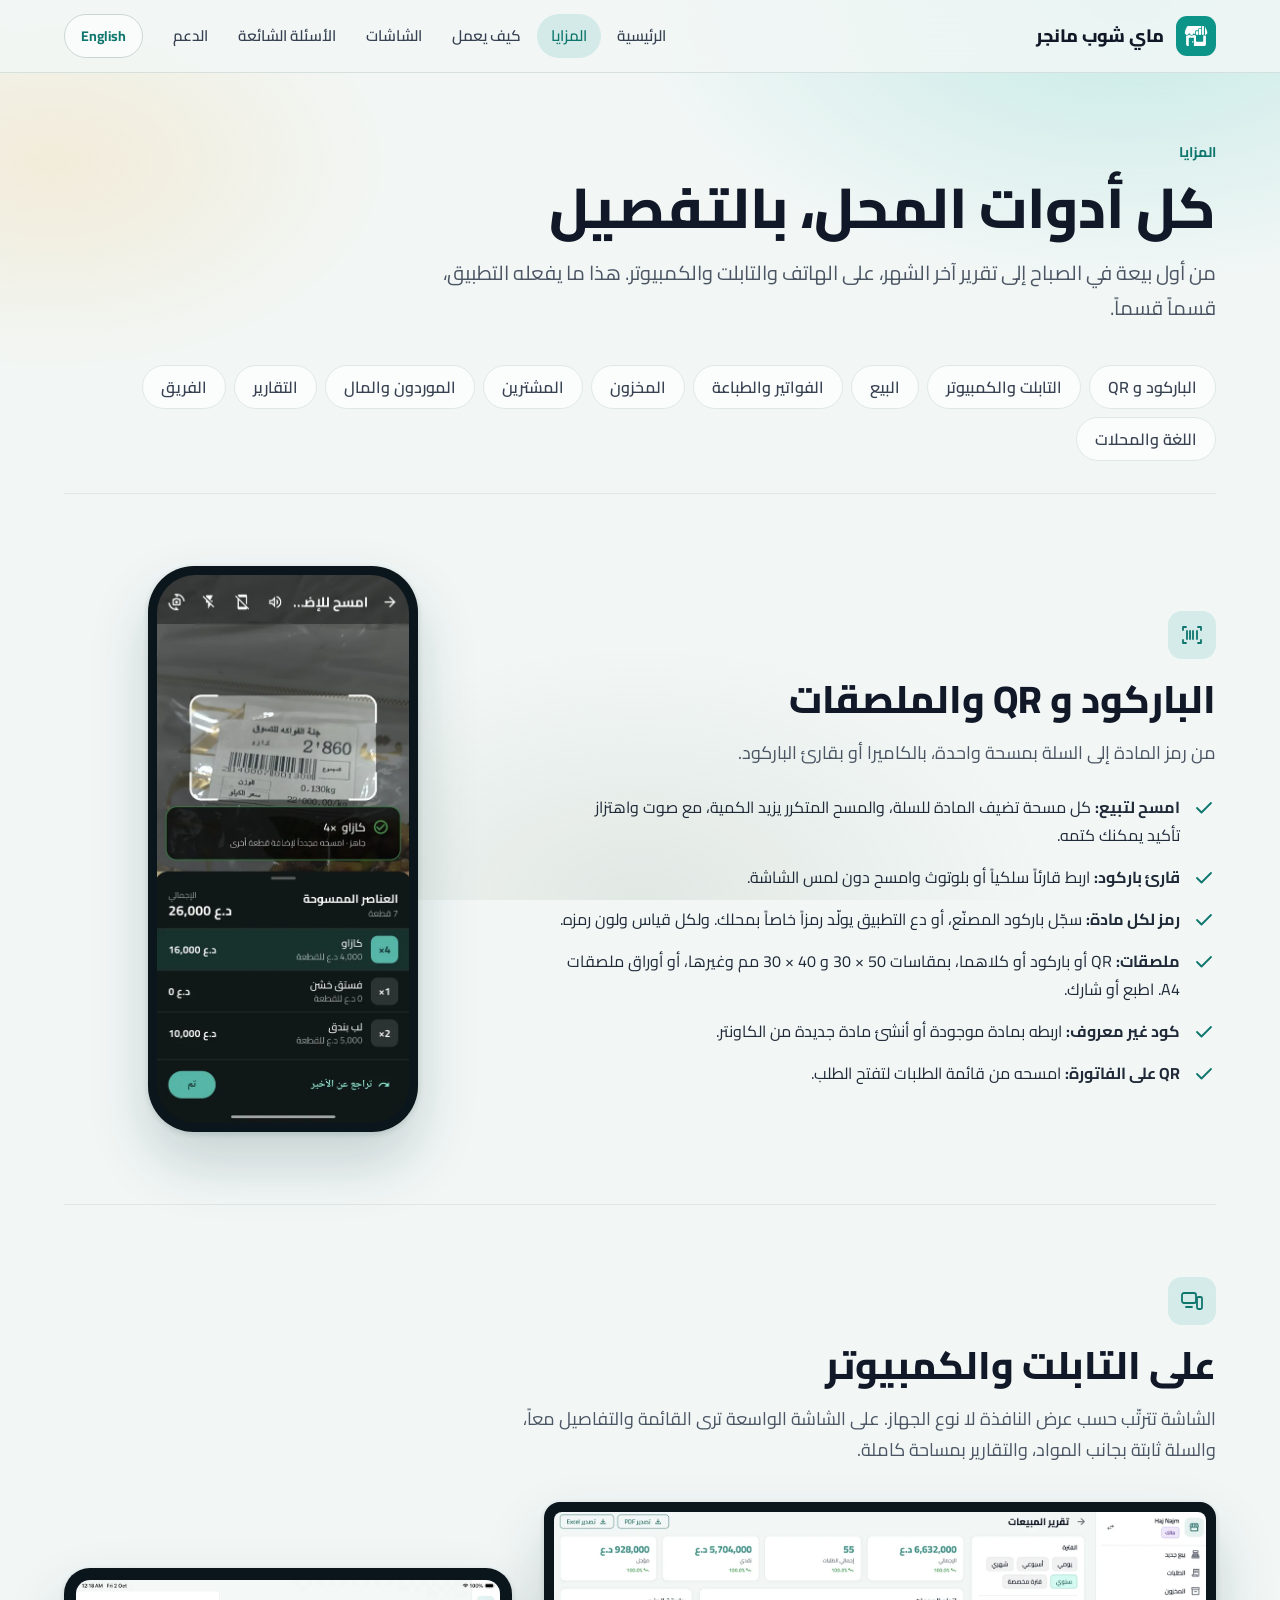
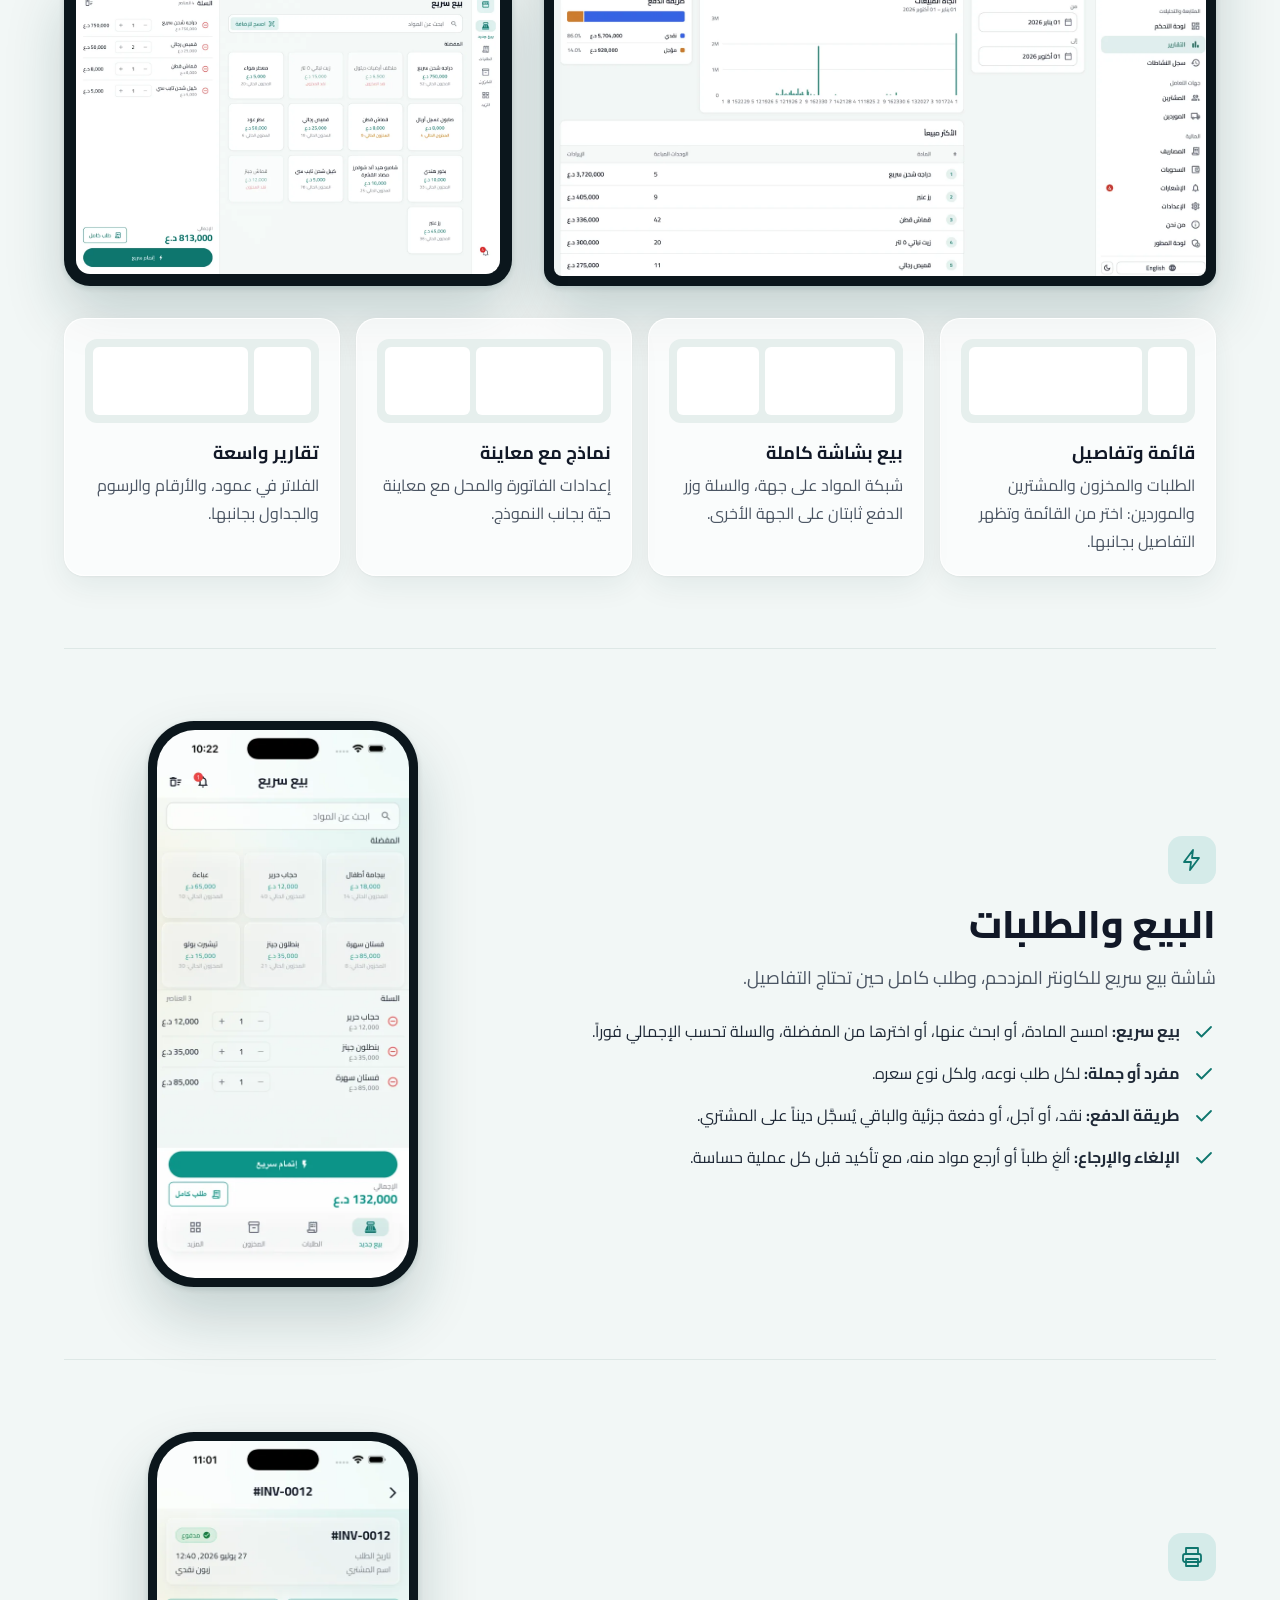
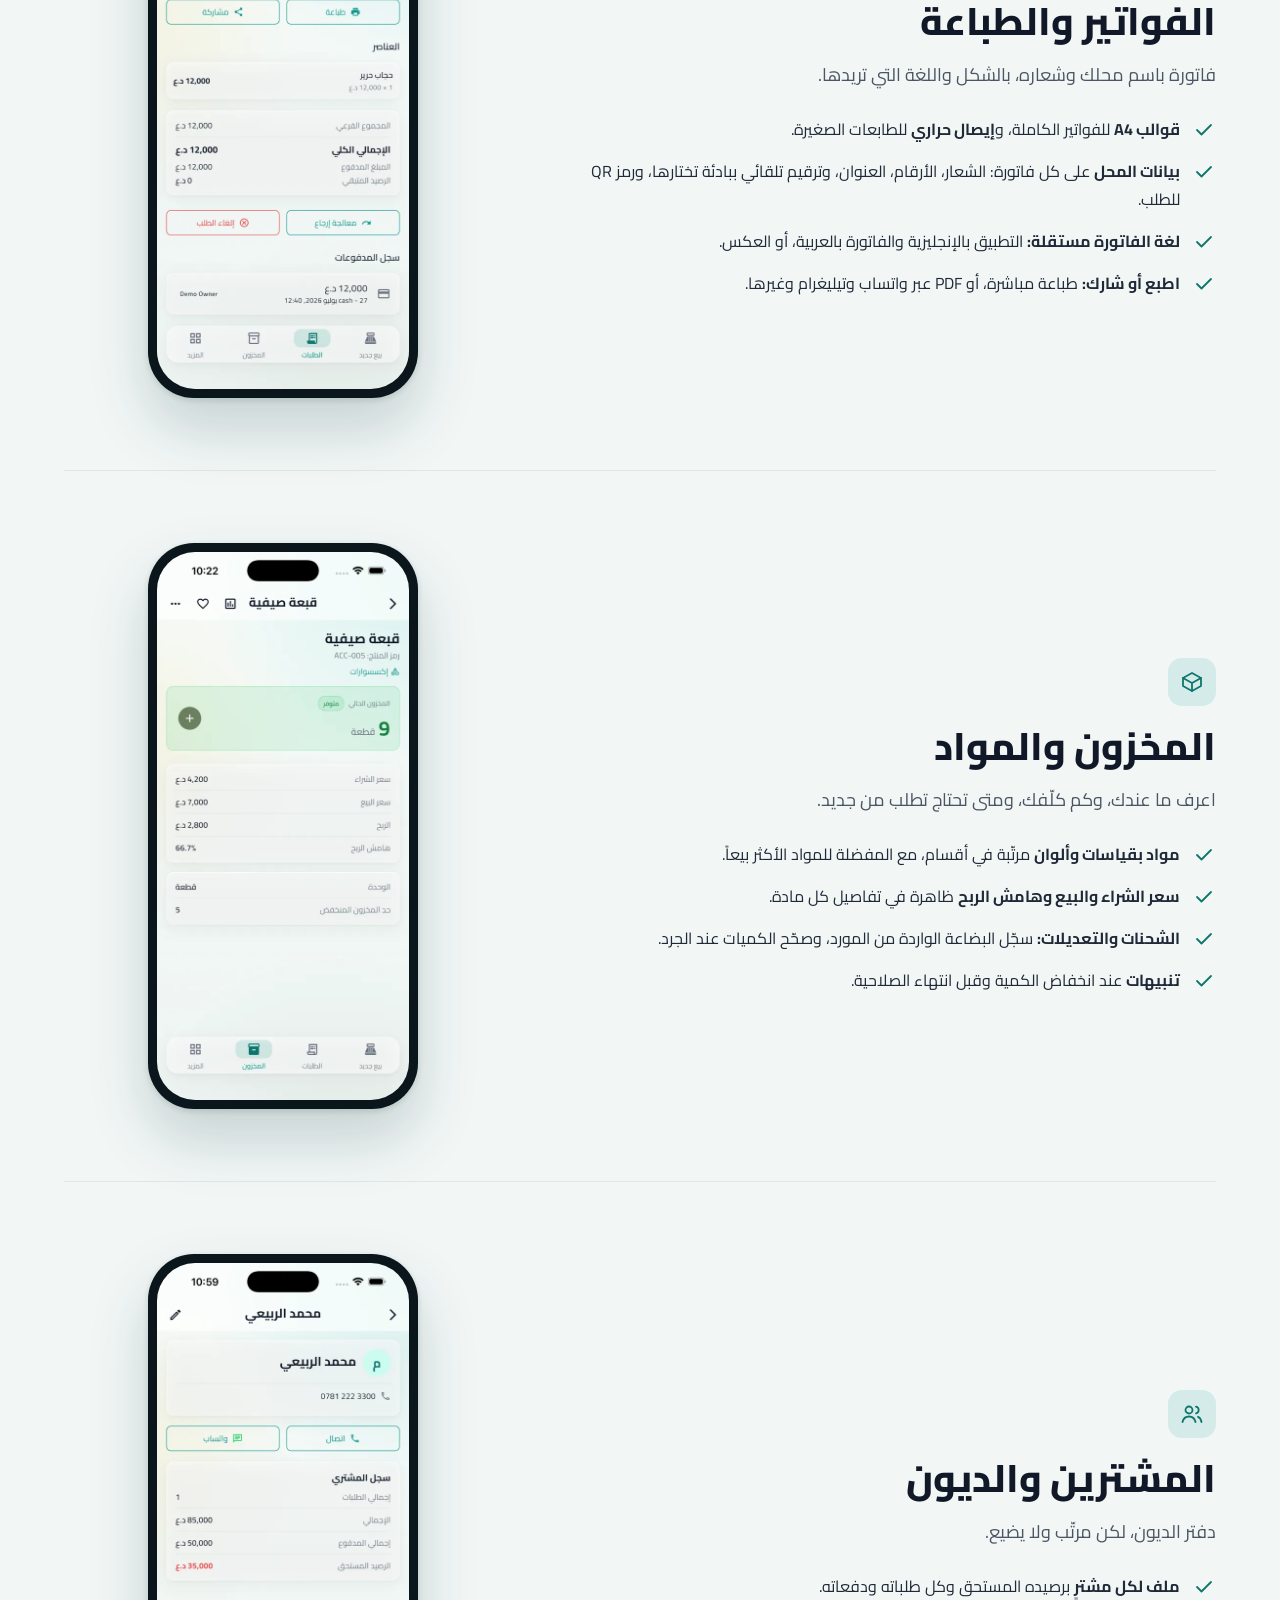
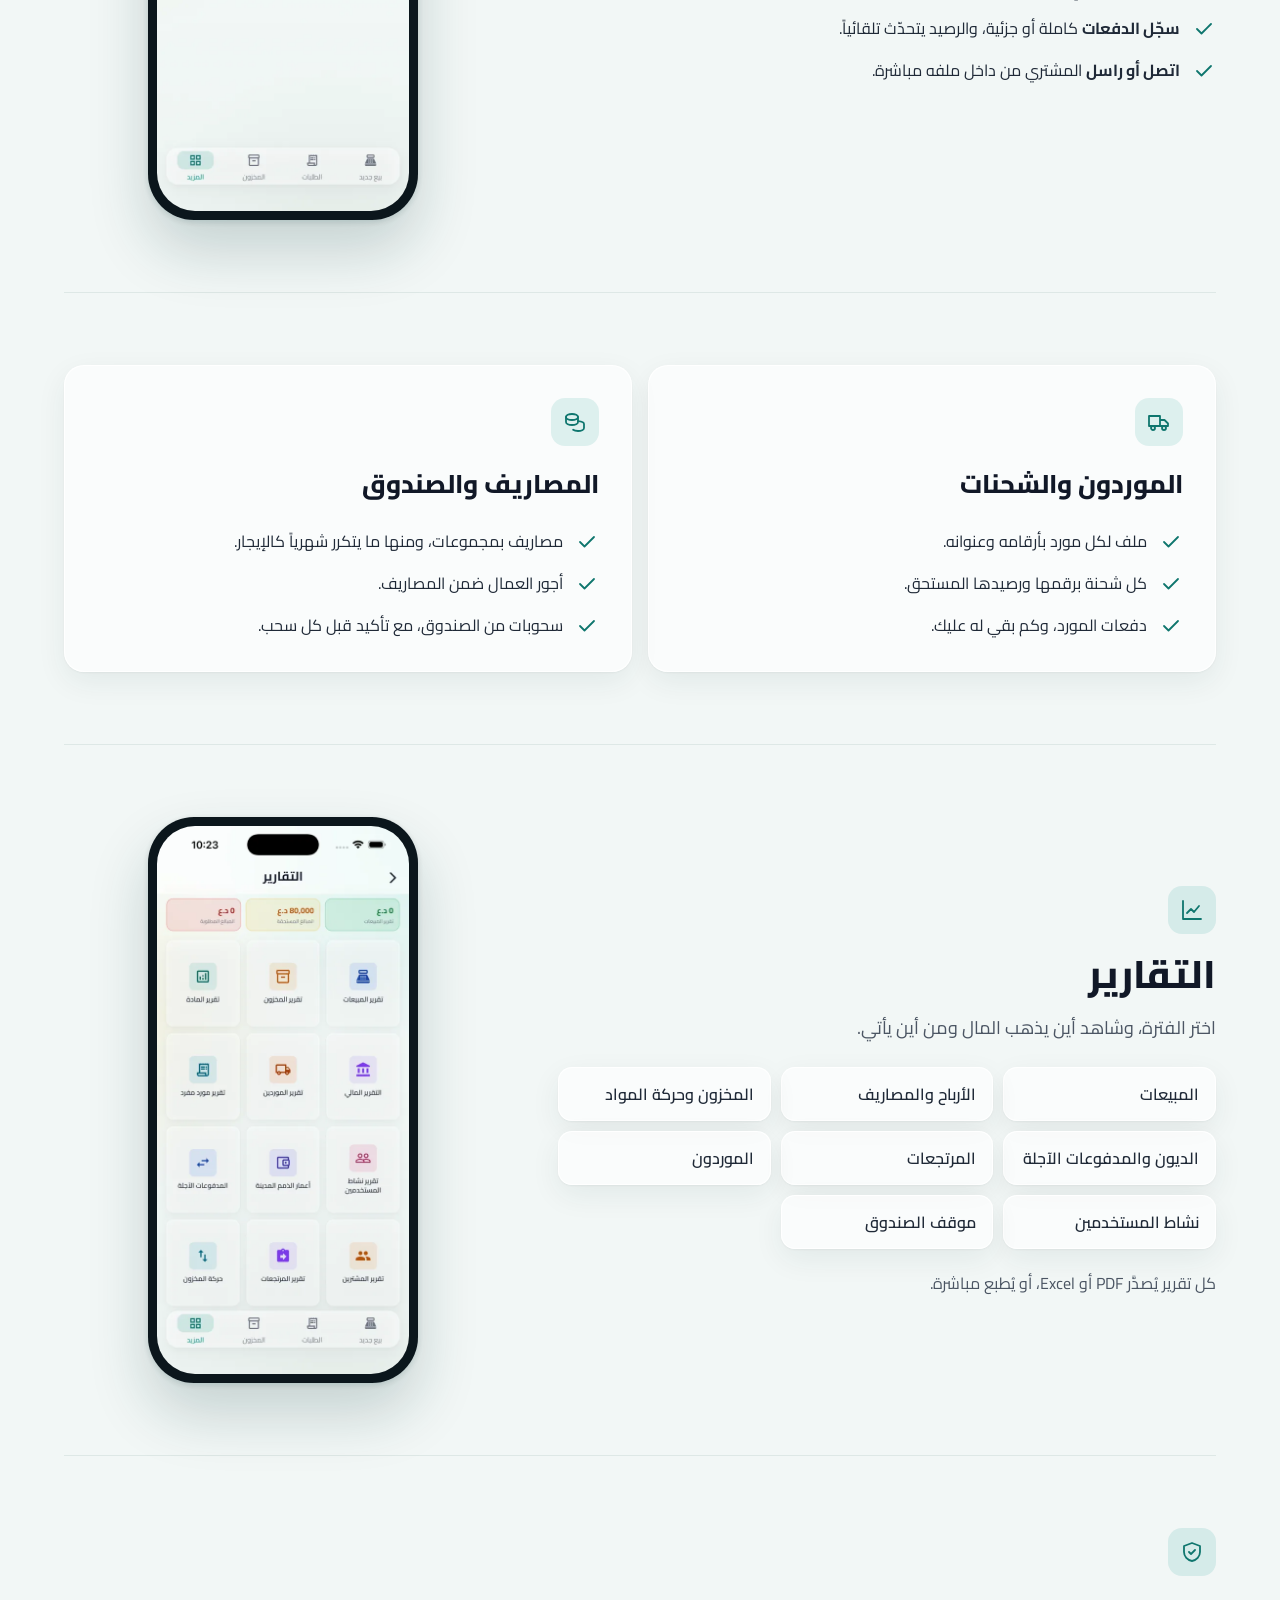
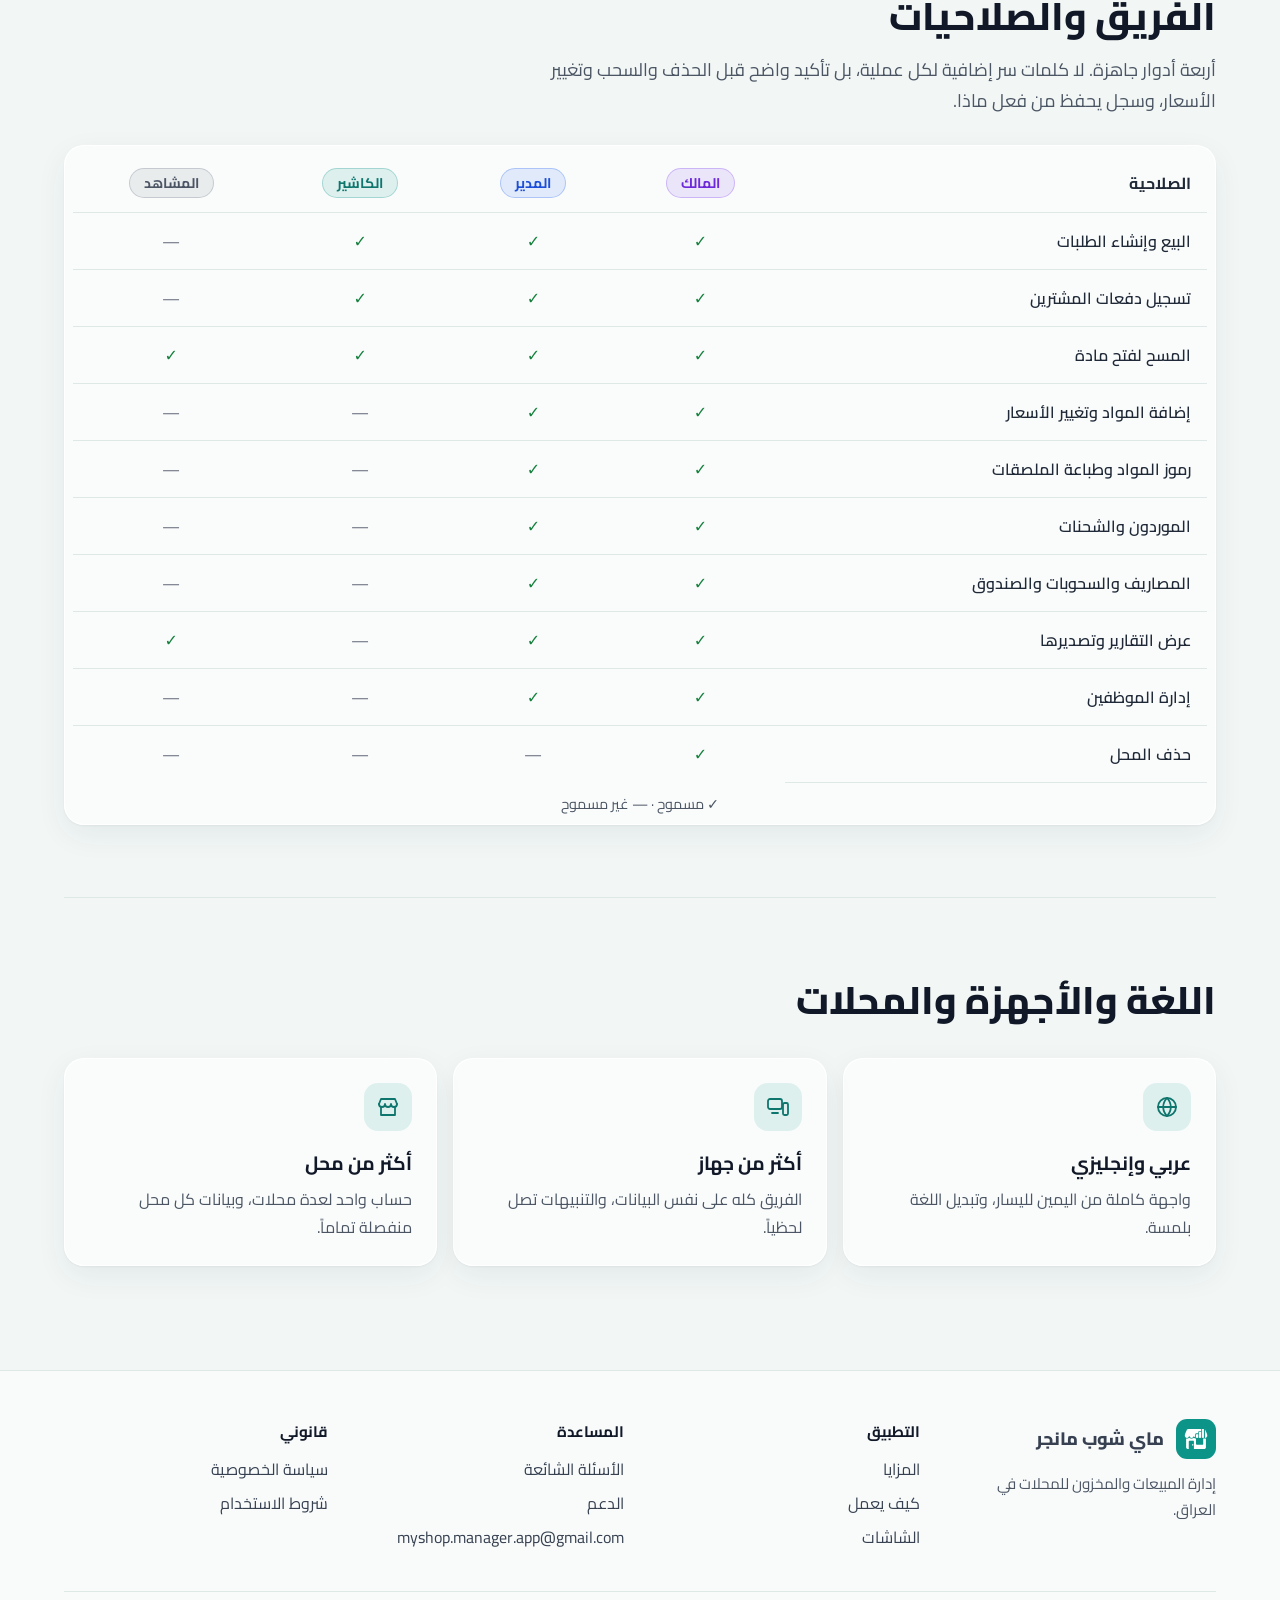
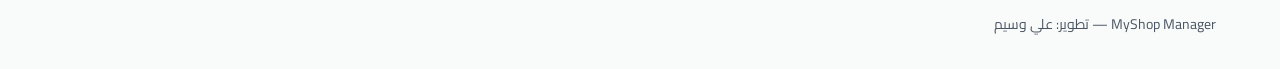
==== commit ee7d67e2: "Swap in the real scanner, label, tablet and computer captures Every dashed placeholder is now a real" ====
--- a/features.html
+++ b/features.html
@@ -97,7 +97,7 @@
             <li><svg class="ico" aria-hidden="true"><use href="#i-check"/></svg><span><strong>QR على الفاتورة:</strong> امسحه من قائمة الطلبات لتفتح الطلب.</span></li>
           </ul>
         </div>
-        <div class="shot reveal"><div class="phone"><div class="ph" role="img" aria-label="شاشة المسح مع قائمة المواد الممسوحة" data-shot="screens/10.webp">لقطة حقيقية: المسح مع قائمة المواد الممسوحة<small>تُضاف قريباً</small></div></div></div>
+        <div class="shot reveal"><div class="phone"><img src="screens/10.webp" width="515" height="1120" loading="lazy" alt="شاشة المسح مع قائمة المواد الممسوحة"></div></div>
       </section>
 
       <section id="ar-devices" class="feat-block">
@@ -107,8 +107,8 @@
           <p class="lead" style="max-width: 720px">الشاشة تترتّب حسب عرض النافذة لا نوع الجهاز. على الشاشة الواسعة ترى القائمة والتفاصيل معاً، والسلة ثابتة بجانب المواد، والتقارير بمساحة كاملة.</p>
         </div>
         <div class="duo">
-          <figure class="reveal"><div class="desktop"><div class="ph" role="img" aria-label="التقارير على الكمبيوتر: الفلاتر في عمود والنتائج بجانبها" data-shot="screens/desktop-reports.webp">لقطة حقيقية: التقارير على الكمبيوتر<small>تُضاف قريباً</small></div></div></figure>
-          <figure class="reveal" style="--d:.1s"><div class="tablet"><div class="ph" role="img" aria-label="البيع السريع على التابلت: المواد والسلة" data-shot="screens/tablet-quick-sale.webp">لقطة حقيقية: البيع على التابلت<small>تُضاف قريباً</small></div></div></figure>
+          <figure class="reveal"><div class="desktop"><img src="screens/desktop-reports.webp" width="1600" height="894" loading="lazy" alt="التقارير على الكمبيوتر: الفلاتر في عمود والنتائج بجانبها"></div></figure>
+          <figure class="reveal" style="--d:.1s"><div class="tablet"><img src="screens/tablet-quick-sale.webp" width="1180" height="820" loading="lazy" alt="البيع السريع على التابلت: المواد والسلة"></div></figure>
         </div>
         <ul class="grid-tiles layouts" data-stagger>
           <li class="glass reveal"><div class="mini" aria-hidden="true"><span style="flex: 0 0 18%"></span><span style="flex: 1"></span></div><h3>قائمة وتفاصيل</h3><p>الطلبات والمخزون والمشترين والموردين: اختر من القائمة وتظهر التفاصيل بجانبها.</p></li>
@@ -284,7 +284,7 @@
             <li><svg class="ico" aria-hidden="true"><use href="#i-check"/></svg><span><strong>QR on invoices:</strong> scan it from the orders list to open the order.</span></li>
           </ul>
         </div>
-        <div class="shot reveal"><div class="phone"><div class="ph" role="img" aria-label="Scanner screen with the list of scanned materials" data-shot="screens/10.webp">Real capture: the scanner and its scanned-items list<small>Coming shortly</small></div></div></div>
+        <div class="shot reveal"><div class="phone"><img src="screens/10.webp" width="515" height="1120" loading="lazy" alt="Scanner screen with the list of scanned materials"></div></div>
       </section>
 
       <section id="en-devices" class="feat-block">
@@ -294,8 +294,8 @@
           <p class="lead" style="max-width: 720px">The layout follows the window's width, not the device type. On a wide screen you see the list and the details together, the cart stays beside the products, and reports get the full width.</p>
         </div>
         <div class="duo">
-          <figure class="reveal"><div class="desktop"><div class="ph" role="img" aria-label="Reports on a computer: filters in a column, results beside them" data-shot="screens/desktop-reports.webp">Real capture: reports on a computer<small>Coming shortly</small></div></div></figure>
-          <figure class="reveal" style="--d:.1s"><div class="tablet"><div class="ph" role="img" aria-label="Quick Sale on a tablet: products and cart" data-shot="screens/tablet-quick-sale.webp">Real capture: selling on a tablet<small>Coming shortly</small></div></div></figure>
+          <figure class="reveal"><div class="desktop"><img src="screens/desktop-reports.webp" width="1600" height="894" loading="lazy" alt="Reports on a computer: filters in a column, results beside them"></div></figure>
+          <figure class="reveal" style="--d:.1s"><div class="tablet"><img src="screens/tablet-quick-sale.webp" width="1180" height="820" loading="lazy" alt="Quick Sale on a tablet: products and cart"></div></figure>
         </div>
         <ul class="grid-tiles layouts" data-stagger>
           <li class="glass reveal"><div class="mini" aria-hidden="true"><span style="flex: 0 0 18%"></span><span style="flex: 1"></span></div><h3>List and details</h3><p>Orders, inventory, buyers and suppliers: pick from the list and the details open beside it.</p></li>
--- a/styles.css
+++ b/styles.css
@@ -494,8 +494,11 @@
   display: block;
   width: 100%;
   height: auto;
-  aspect-ratio: 1194 / 834;
   border-radius: 14px;
+}
+
+.tablet .ph {
+  aspect-ratio: 1180 / 820;
 }
 
 .desktop {
@@ -510,8 +513,11 @@
   display: block;
   width: 100%;
   height: auto;
-  aspect-ratio: 1440 / 900;
   border-radius: 8px;
+}
+
+.desktop .ph {
+  aspect-ratio: 1600 / 894;
 }
 
 /* Placeholder for a screenshot that has not been captured
@@ -708,50 +714,19 @@
   width: 260px;
 }
 
-.label {
+/* The label preview rides in front of the scanner, offset to
+   the reading-start side, like a second phone held beside it. */
+.scan-stage .label-shot {
   position: absolute;
   bottom: 0;
   inset-inline-start: 0;
-  width: 250px;
-  padding: 14px;
-  border-radius: 12px;
-  background: #fff;
-  box-shadow: var(--shadow);
-}
-
-.label .top {
-  display: flex;
-  gap: 12px;
-  align-items: center;
-  font-weight: 800;
-  line-height: 1.4;
-}
-
-.label .top small {
-  display: block;
-  font-weight: 600;
-  color: var(--muted);
-  font-size: 0.8rem;
-}
-
-.label .qr {
-  width: 64px;
-  height: 64px;
-  stroke: var(--ink);
-  stroke-width: 1.6;
-}
-
-.label .bars {
-  height: 46px;
-  margin-top: 10px;
-  background: repeating-linear-gradient(90deg, #111827 0 2px, #fff 2px 4px, #111827 4px 5px, #fff 5px 8px, #111827 8px 11px, #fff 11px 12px);
-}
-
-.label .size {
-  margin: 4px 0 0;
-  text-align: center;
-  font-size: 0.75rem;
-  color: var(--muted);
+  width: 180px;
+  border-radius: 34px;
+  padding: 7px;
+}
+
+.scan-stage .label-shot img {
+  border-radius: 28px;
 }
 
 /* Device trio */
